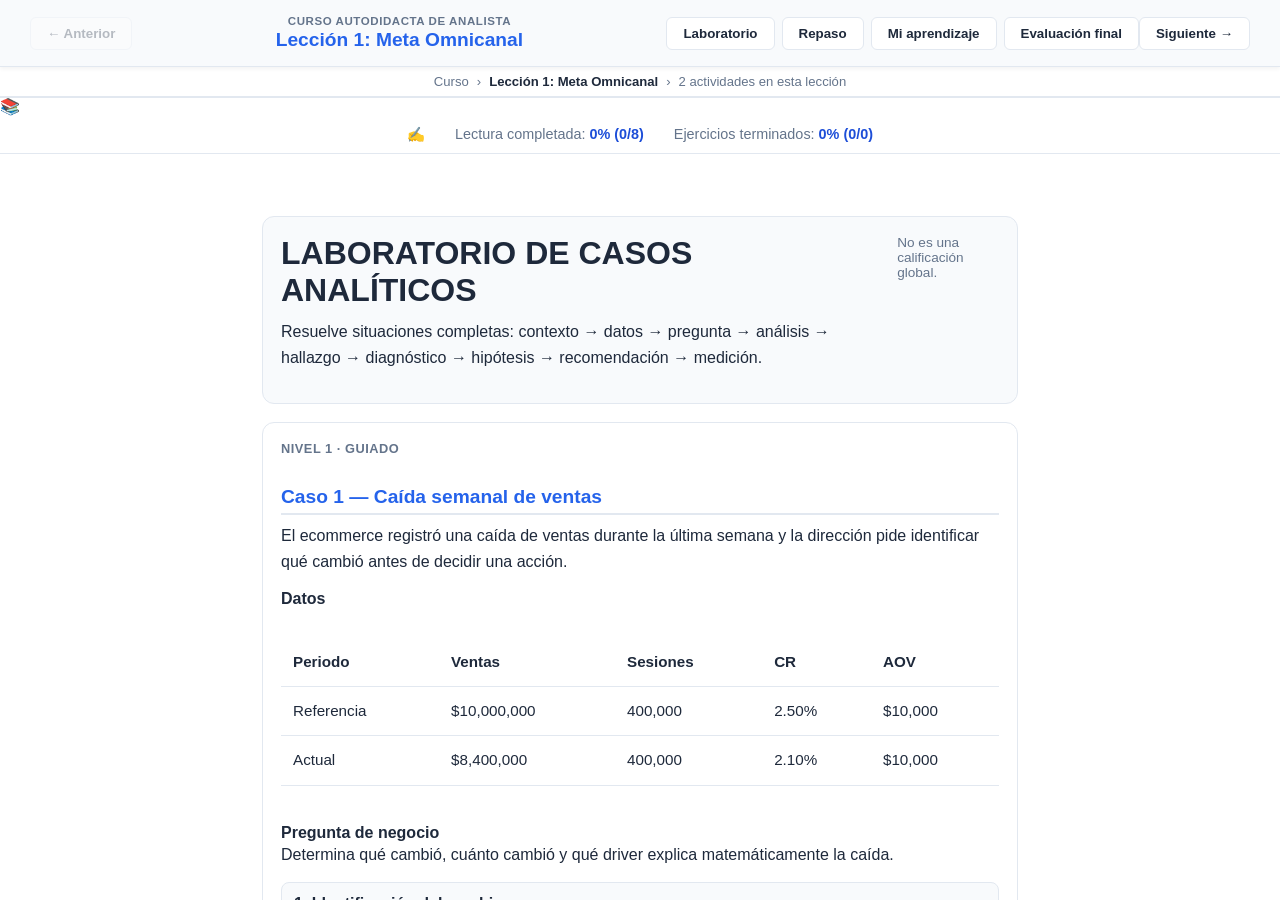
==== index.html @ f0152ddb "Add files via upload" ====
<!DOCTYPE html>
<html lang="es">
<head>
  <meta charset="UTF-8">
  <meta name="viewport" content="width=device-width, initial-scale=1.0">
  <title>Curso Autodidacta de Analista</title>
  <link rel="stylesheet" href="styles.css">
</head>
<body>

  <!-- Navegación Superior -->
  <header class="top-nav" aria-label="Navegación principal del curso">
     <button id="prev-btn" class="nav-btn" type="button" onclick="navigate(-1)" aria-label="Ir a la lección anterior">&#8592; Anterior</button>
     <div class="top-nav-title">
       <span class="course-label">Curso Autodidacta de Analista</span>
       <h1 id="lesson-title">Lección 1: Meta Omnicanal</h1>
     </div>
     <div class="nav-tools" aria-label="Herramientas de aprendizaje">
       <button id="lab-btn" class="nav-btn" type="button" onclick="openCaseLab()" aria-expanded="false" aria-controls="case-lab">Casos</button>
       <button id="review-btn" class="nav-btn" type="button" onclick="openReviewPanel()" aria-expanded="false" aria-controls="review-panel">Repaso</button>
       <button id="dashboard-btn" class="nav-btn" type="button" onclick="openDashboard()" aria-expanded="false" aria-controls="dashboard-panel">Mi aprendizaje</button>
       <button id="assessment-btn" class="nav-btn" type="button" onclick="openFinalAssessment()" aria-expanded="false" aria-controls="final-assessment-panel">Evaluación final</button>
     </div>
     <button id="next-btn" class="nav-btn nav-next" type="button" onclick="navigate(1)" aria-label="Ir a la siguiente lección">Siguiente &#8594;</button>
  </header>

  <div id="orientation-bar" class="orientation-bar" aria-live="polite">
    <span id="orientation-course">Curso</span><span aria-hidden="true">›</span><strong id="orientation-lesson">Lección 1</strong><span aria-hidden="true">›</span><span id="orientation-step">Contenido y ejercicios</span>
  </div>

  <!-- Barra de progreso de lectura -->
  <div id="persistence-notice" class="persistence-notice" role="status" aria-live="polite" hidden></div>

  <div class="reading-progress-container">
     <div id="reading-progress-bar"></div>
  </div>

  <!-- Panel de Estadísticas Generales -->

            📚
  <div class="stats-panel">

            ✍️
     <span>     Lectura completada: <strong id="lessons-stat">0% (0/8)</strong></span>
     <span>     Ejercicios terminados: <strong id="exercises-stat">0% (0/10)</strong></span>
  </div>

  <!-- Contenido Principal -->
  <main id="main-content">
     <div class="content-container">
        <section id="case-lab" class="case-lab hidden" aria-label="Laboratorio de casos analíticos"></section>
        <section id="review-panel" class="review-panel hidden" aria-label="Repaso inteligente"></section>
        <section id="dashboard-panel" class="dashboard-panel hidden" aria-label="Dashboard de aprendizaje"></section>
        <section id="final-assessment-panel" class="final-assessment-panel hidden" aria-label="Evaluación final integral"></section>

        <!-- LECCIÓN 1 -->
        <div id="l1" class="lesson active">
           <h2>LECCIÓN 1<br>CONSTRUYENDO UNA META OMNICANAL</h2>
           <div class="meta-info">
              <p><strong>Tema:</strong> De una meta anual a una meta operativa por periodo
y canal.<br>
              <strong>Nivel:</strong> Inicial.<br>
              <strong>Duración estimada:</strong> 45–60 minutos.</p>
           </div>

         <h3>1. ¿QUÉ VAS A APRENDER?</h3>
         <p>Al terminar esta lección podrás:</p>
        <ul>
           <li>Convertir una meta anual en metas periódicas.</li>
           <li>Utilizar información histórica para distribuir una meta.</li>
           <li>Calcular el peso de cada periodo.</li>
           <li>Distribuir objetivos entre canales.</li>
           <li>Diferenciar una distribución matemática de una distribución basada en
comportamiento histórico.</li>
           <li>Explicar los supuestos utilizados.</li>
        </ul>

          <h3>2. EL PROBLEMA DE NEGOCIO</h3>
          <p>Imagina que trabajas como analista para una empresa que vende por cuatro
canales:</p>
          <ul>
            <li>Ecommerce.</li>
            <li>App.</li>
            <li>WhatsApp.</li>
            <li>Call Center.</li>
          </ul>
          <p>La dirección comercial establece:<br>«"Este año necesitamos vender $120
millones."»</p>
          <p>El director comercial ahora pregunta:<br>«"¿Cuánto deberíamos vender cada
mes y cuánto debería aportar cada canal?"»</p>
          <p>Esta pregunta parece sencilla. Pero existe un problema:<br>No necesariamente
debemos dividir $120M entre 12 meses.</p>
          <p>¿Por qué?<br>Porque los meses pueden tener comportamientos diferentes.</p>

          <h3>3. PRIMER CONCEPTO: META</h3>
          <p>Una meta es un resultado que queremos alcanzar.<br>En nuestro caso:<br>Meta
anual = $120M</p>
          <p>Pero esta información todavía no sirve directamente para gestionar el negocio
diariamente.<br>Necesitamos convertirla en objetivos operativos.</p>

          <h3>4. CASCADA DE OBJETIVOS</h3>
          <p>La meta puede descomponerse así:<br>Año ↓ Trimestre ↓ Mes ↓ Semana ↓ Día ↓
Canal</p>
          <p>La ventaja es que podemos comparar:<br>Qué deberíamos haber conseguido
contra: Qué realmente conseguimos.</p>

         <h3>5. ESTACIONALIDAD</h3>
         <p>Supongamos que históricamente la empresa distribuye sus ventas así:</p>
         <table>
           <tr><th>Mes</th><th>Peso histórico</th></tr>
           <tr><td>Enero a Febrero</td><td>7% cada uno</td></tr>
             <tr><td>Marzo a Abril</td><td>8% cada uno</td></tr>
             <tr><td>Mayo</td><td>10%</td></tr>
             <tr><td>Junio</td><td>9%</td></tr>
             <tr><td>Julio a Agosto</td><td>8% cada uno</td></tr>
             <tr><td>Septiembre</td><td>7%</td></tr>
             <tr><td>Octubre</td><td>8%</td></tr>
             <tr><td>Noviembre</td><td>12%</td></tr>
             <tr><td>Diciembre</td><td>8%</td></tr>
             <tr><td><strong>Total</strong></td><td><strong>100%</strong></td></tr>
          </table>
          <p>Esto significa que históricamente noviembre representa aproximadamente 12%
de las ventas anuales.</p>

         <h3>6. CONSTRUYENDO LA META MENSUAL</h3>
         <p>Meta anual: $120M<br>Noviembre representa: 12%<br>Por lo tanto:<br>$120M
× 12% = $14.4M<br>La meta de noviembre sería: $14.4M</p>
         <p>Para enero:<br>$120M × 7% = $8.4M<br>Y así sucesivamente.</p>

        <h3>7. AHORA INTRODUCIMOS LOS CANALES</h3>
        <p>Supongamos que históricamente el mix es:<br>Ecommerce 50%, App 25%,
WhatsApp 15%, Call Center 10%.</p>
        <p>Si enero tiene una meta de $8.4M:</p>
        <ul>
          <li>Ecommerce: $8.4M × 50% = $4.2M</li>
          <li>App: $8.4M × 25% = $2.1M</li>
          <li>WhatsApp: $8.4M × 15% = $1.26M</li>
          <li>Call Center: $8.4M × 10% = $0.84M</li>
        </ul>

           <h3>8. PERO HAY UNA TRAMPA</h3>
           <p>¿Podemos asumir que el mix será exactamente igual todos los meses?<br>No
necesariamente.</p>
           <p>Una promoción podría: Aumentar Ecommerce, Aumentar WhatsApp, Reducir
participación del Call Center.</p>
           <p>Por eso:<br>«El histórico es un punto de partida, no una verdad
automática.»<br>El analista debe conocer los supuestos detrás de la distribución.</p>

         <h3>9. EJEMPLO COMPLETO</h3>
         <p>La empresa tiene: Meta anual = $120M. La meta de noviembre: $120M × 12% =
$14.4M.</p>
         <table>
           <tr><th>Canal</th><th>Peso</th><th>Meta</th></tr>
           <tr><td>Ecommerce</td><td>50%</td><td>$7.20M</td></tr>
           <tr><td>App</td><td>25%</td><td>$3.60M</td></tr>
            <tr><td>WhatsApp</td><td>15%</td><td>$2.16M</td></tr>
            <tr><td>Call Center</td><td>10%</td><td>$1.44M</td></tr>

<tr><td><strong>Total</strong></td><td><strong>100%</strong></td><td><strong>$14.40M</s
trong></td></tr>
          </table>

         <h3>10. PRÁCTICA GUIADA</h3>
         <p>Ahora hazlo tú.<br>Meta anual: $100,000,000<br>Peso de octubre: 9%<br>Mix:
Ecommerce: 50% | App: 30% | WhatsApp: 10% | Call Center: 10%</p>
         <p>Paso 1: Calcula la meta de octubre. ($100M × 9% = ?)<br>Paso 2: Calcula la
meta Ecommerce.<br>Paso 3: Calcula la meta App.<br>Paso 4: Calcula la meta
WhatsApp.<br>Paso 5: Calcula la meta Call Center.<br>Paso 6: Comprueba: ¿Los cuatro
canales suman la meta mensual?</p>

          <div class="exercise-box">
             <h4>Ingresa tus resultados con las cifras calculadas exactas (sin comas ni puntos,
ej: 4500000):</h4>
             <div class="input-grid">
               <label>Meta octubre ($) <input type="number" id="l1-meta"></label>
               <label>Ecommerce ($) <input type="number" id="l1-eco"></label>
               <label>App ($) <input type="number" id="l1-app"></label>
               <label>WhatsApp ($) <input type="number" id="l1-wa"></label>
               <label>Call Center ($) <input type="number" id="l1-cc"></label>
             </div>
             <button class="action-btn" onclick="checkL1()">Verificar y ver respuestas
originales</button>
             <div id="feedback-l1" class="feedback"></div>
             <div id="sol-l1" class="hidden-solution">
               <h4>11. RESPUESTAS</h4>
               <p>Meta octubre: $9M<br>Ecommerce: $4.5M<br>App: $2.7M<br>WhatsApp:
$0.9M<br>Call Center: $0.9M<br>Total: $9M<br>Correcto.</p>
             </div>
          </div>

          <h3>12. AHORA EL RETO</h3>
          <p>La empresa tiene:<br>Meta anual: $120M<br>Histórico mensual: (Enero 7%,
Noviembre 12%, etc. listados arriba).<br>Mix histórico: Ecommerce 50%, App 25%, WhatsApp
15%, Call Center 10%.</p>
          <p>Tu misión - Construye:<br>1. Meta de cada mes.<br>2. Meta anual por
canal.<br>3. Meta mensual por canal.<br>4. Explica qué supuestos estás utilizando.</p>

         <h3>13. PISTAS</h3>
         <ul>
             <li>Pista 1: La meta mensual se obtiene multiplicando: Meta anual × peso
mensual</li>
             <li>Pista 2: La meta por canal se obtiene multiplicando: Meta del mes × peso del
canal</li>
             <li>Pista 3: Comprueba siempre que: Suma de metas mensuales = meta anual y
Suma de canales = meta mensual</li>
           </ul>

           <div class="exercise-box qualitative">
             <h4>Calcula la muestra de este reto con cifras exactas:</h4>
             <div class="input-grid">
                <label>Meta Enero ($) <input type="number" id="l1-reto-enero"></label>
                <label>Meta Noviembre ($) <input type="number" id="l1-reto-nov"></label>
             </div>
             <h4>Escribe tus notas adicionales aquí:</h4>
             <textarea class="text-input" rows="3"></textarea>
             <button class="action-btn" onclick="checkL1Reto()">Verificar respuesta</button>
             <div id="feedback-l1-reto" class="feedback"></div>

          <div id="sol-l1-reto" class="hidden-solution">
             <h4>14. SOLUCIÓN</h4>
             <p>Meta anual: $120M</p>
             <p>Por ejemplo:<br>Enero: $120M × 7% = $8.4M<br>Febrero:
$8.4M<br>Marzo: $9.6M<br>Abril: $9.6M<br>Mayo: $12M<br>Junio: $10.8M<br>Julio:
$9.6M<br>Agosto: $9.6M<br>Septiembre: $8.4M<br>Octubre: $9.6M<br>Noviembre:
$14.4M<br>Diciembre: $9.6M<br>Total: $120M</p>
          </div>
        </div>

         <h3>15. REFLEXIÓN</h3>
         <p>Antes de continuar responde:<br>¿Qué pasaría si simplemente dividiéramos
$120M entre 12?</p>
         <p>Obtendríamos: $10M por mes. Eso ignoraría la estacionalidad.<br>Por ejemplo:
Noviembre históricamente representa 12%. Una meta plana asignaría 8.33%. Eso significaría
subestimar noviembre.</p>

         <h3>16. LO QUE DEBES LLEVARTE</h3>
         <p>Una meta no debe convertirse automáticamente en: Meta / número de
periodos<br>Primero debemos entender: Histórico, Estacionalidad, Eventos, Canales,
Supuestos.</p>

           <h3>17. TRANSFERENCIA AL TRABAJO</h3>
           <p>Cuando alguien te entregue una meta anual, tus primeras preguntas deberían
ser:</p>
          <ol>
            <li>¿Cuál es la distribución histórica?</li>
            <li>¿Existe estacionalidad?</li>
            <li>¿Qué eventos comerciales existen?</li>
            <li>¿Cómo se distribuye por canal?</li>
            <li>¿El mix esperado será igual al histórico?</li>
            <li>¿Qué supuestos se utilizaron?</li>
          </ol>

           <blockquote><strong>CHECKPOINT:</strong> No avances si todavía no puedes
explicar: «¿Por qué una meta anual no debería dividirse necesariamente en partes
iguales?»</blockquote>
        </div>

       <!-- LECCIÓN 2 -->
       <div id="l2" class="lesson">
          <h2>LECCIÓN 2<br>¿VAMOS AL RITMO CORRECTO?</h2>
          <div class="meta-info"><p><strong>Tema:</strong> Pacing, Run Rate, Forecast y
Target Diario.</p></div>

          <h3>1. ¿QUÉ VAS A APRENDER?</h3>
          <p>Al terminar podrás: Medir cumplimiento, Medir pacing, Calcular run rate, Construir
un forecast simple, Calcular el target diario requerido, Diferenciar ritmo actual de resultado final
esperado.</p>

         <h3>2. EL PROBLEMA</h3>
         <p>Meta mensual: $12,000,000<br>Estamos en el día 18 de un mes de 30
días.<br>Venta acumulada: $6,300,000</p>
         <p>La pregunta del director es: «"¿Vamos bien?"»<br>No podemos responder
simplemente: «"Llevamos $6.3M."» Necesitamos contexto.</p>

         <h3>3. CUMPLIMIENTO</h3>
         <p>Cumplimiento = Real / Meta<br>$6.3M / $12M = 52.5%<br>Hemos cumplido
52.5% de la meta.</p>

        <h3>4. TIEMPO TRANSCURRIDO</h3>
        <p>Han pasado: 18 días. El mes tiene: 30 días.<br>Porcentaje de tiempo: 18 / 30 =
60%<br>Tenemos: 60% del tiempo transcurrido pero 52.5% de la meta alcanzada.</p>

         <h3>5. PACING</h3>
         <p>Podemos expresar la diferencia: 52.5% - 60% = -7.5 puntos
porcentuales<br>Estamos 7.5 puntos porcentuales por debajo del avance temporal.</p>
          <p>Esto nos dice: «Estamos vendiendo más lentamente de lo que necesitaríamos
bajo una distribución temporal uniforme.» Pero todavía no significa necesariamente que
terminaremos por debajo.</p>

         <h3>6. RUN RATE</h3>
         <p>Venta acumulada: $6.3M<br>Días transcurridos: 18<br>Run Rate: $6.3M / 18 =
$350K diarios</p>

        <h3>7. FORECAST SIMPLE</h3>
        <p>Días restantes: 12<br>Si continuamos vendiendo $350K diarios: $350K × 12 =
$4.2M<br>Forecast: $6.3M + $4.2M = $10.5M</p>

          <h3>8. TARGET DIARIO REQUERIDO</h3>
          <p>Meta: $12M<br>Venta acumulada: $6.3M<br>Brecha: $5.7M<br>Días restantes:
12<br>Target diario: $5.7M / 12 = $475K<br>Necesitamos generar: $475K diarios para alcanzar
la meta.</p>

          <h3>9. COMPARACIÓN</h3>
          <p>Run Rate actual: $350K<br>Target requerido: $475K<br>Diferencia: $125K
diarios<br>Esto es una señal importante.</p>

           <h3>10. PERO HAY UN EVENTO</h3>
           <p>Supongamos que durante los últimos cinco días habrá una campaña que
históricamente genera: $1M adicional<br>Entonces el forecast simple podría estar
subestimando el resultado. El analista debe evitar tratar el forecast simple como una predicción
definitiva.</p>

          <h3>11. PRÁCTICA GUIADA</h3>
          <p>Meta: $10,000,000 | Día: 15 de 30 | Venta: $4,000,000<br>Calcula:
Cumplimiento, Tiempo transcurrido, Pacing, Run Rate, Forecast simple, Target requerido.</p>
          <div class="exercise-box">
             <h4>Ingresa tus cálculos con cifras exactas:</h4>
             <div class="input-grid">
               <label>Cumplimiento (%) <input type="number" id="l2-p-cump"
step="0.1"></label>
               <label>Tiempo transcurrido (%) <input type="number" id="l2-p-tiempo"
step="0.1"></label>
               <label>Pacing (pp) <input type="number" id="l2-p-pacing" step="0.1"></label>
               <label>Run Rate ($) <input type="number" id="l2-p-run" step="0.01"></label>
               <label>Forecast simple ($) <input type="number" id="l2-p-fore"></label>
               <label>Target requerido ($) <input type="number" id="l2-p-target"></label>
             </div>
             <button class="action-btn" onclick="checkL2Practica()">Verificar y ver respuestas
originales</button>
           <div id="feedback-l2-p" class="feedback"></div>
           <div id="sol-l2-p" class="hidden-solution">
             <h4>RESPUESTAS PRÁCTICA</h4>
             <p>Cumplimiento: 40%.<br>Tiempo transcurrido: 50%.<br>Pacing: -10
pp.<br>Run Rate: $4M / 15 = $266.7K<br>Forecast simple: $4M + ($266.7K × 15) ≈
$8M<br>Target requerido: $6M / 15 = $400K diarios.</p>
           </div>
        </div>

           <h3>12. RETO</h3>
           <p>Ahora trabaja solo.<br>Meta: $15,000,000<br>Día: 20<br>Días del mes:
30<br>Venta acumulada: $8,200,000</p>
           <p>Además:<br>- Habrá una campaña durante los últimos 5 días.<br>-
Históricamente esa campaña genera $2M.<br>- Los últimos 5 días representan normalmente
20% de las ventas mensuales.</p>
           <p>Calcula: 1. Cumplimiento. 2. Tiempo transcurrido. 3. Pacing. 4. Run Rate. 5.
Forecast simple. 6. Target diario requerido. 7. Explica por qué el forecast simple podría no ser
suficiente.</p>

          <h3>13. PISTAS</h3>
          <ul>
            <li>Pista 1: Cumplimiento: Real / Meta</li>
            <li>Pista 2: Tiempo: Días transcurridos / Días totales</li>
            <li>Pista 3: Run Rate: Venta acumulada / Días transcurridos</li>
            <li>Pista 4: Forecast simple: Venta acumulada + Run Rate × días restantes</li>
            <li>Pista 5: Target: (Meta - Venta acumulada) / días restantes</li>
          </ul>

           <div class="exercise-box">
             <h4>Resuelve el reto con cifras exactas:</h4>
             <div class="input-grid">
                <label>Cumplimiento (%) <input type="number" id="l2-r-cump"
step="0.1"></label>
                <label>Target requerido ($) <input type="number" id="l2-r-target"></label>
             </div>
             <label>¿Por qué el forecast simple podría no ser suficiente?</label>
             <textarea class="text-input" rows="2" placeholder="Escribe tu análisis
aquí..."></textarea>
             <button class="action-btn" onclick="checkL2Reto()">Verificar cálculos y ver
Solución</button>
             <div id="feedback-l2-r" class="feedback"></div>

            <div id="sol-l2-r" class="hidden-solution">
              <h4>14. SOLUCIÓN</h4>
                <p>Cumplimiento: $8.2M / $15M = 54.7%<br>Tiempo: 20 / 30 =
66.7%<br>Pacing: 54.7% - 66.7% = -12 pp<br>Run Rate: $8.2M / 20 = $410K
diarios<br>Forecast simple: $8.2M + ($410K × 10) = $12.3M<br>Target requerido: ($15M -
$8.2M) / 10 = $680K diarios</p>
                <p>El forecast simple indica $12.3M. Pero existe una campaña durante los
últimos 5 días. Por lo tanto:<br>«El forecast simple no incorpora necesariamente el efecto de la
campaña.»<br>La información histórica de eventos debería incorporarse a un forecast más
sofisticado.</p>
             </div>
          </div>

           <h3>15. REFLEXIÓN</h3>
           <p>El analista debe evitar decir: «"No vamos a llegar."»</p>
           <p>Lo correcto sería: «"Al ritmo actual, el forecast simple indica $12.3M frente a una
meta de $15M. Existe una campaña prevista durante los últimos cinco días, por lo que sería
necesario ajustar el forecast considerando el impacto histórico del evento."»<br>Eso es
análisis.</p>
        </div>

       <!-- LECCIÓN 3 -->
       <div id="l3" class="lesson">
          <h2>LECCIÓN 3<br>DESCOMPONIENDO LAS VENTAS</h2>
          <div class="meta-info"><p><strong>Tema:</strong> Volumen × CR × AOV.</p></div>

          <h3>1. OBJETIVO</h3>
          <p>Aprender a responder: «¿Por qué cambió la venta?»</p>

         <h3>2. LA ECUACIÓN</h3>
         <p>Venta = Sesiones × CR × AOV</p>
         <p>Supongamos: 100,000 sesiones. CR: 2%. AOV: $2,000.<br>Pedidos: 100,000 ×
2% = 2,000.<br>Venta: 2,000 × $2,000 = $4,000,000</p>

          <h3>3. CAMBIO DE ESCENARIO</h3>
          <p>Ahora: Sesiones: 110,000. CR: 2.1%. AOV: $2,100.<br>Pedidos:
2,310.<br>Venta: $4,851,000<br>La venta creció. Pero: «¿Por qué?» Porque cambiaron tres
variables.</p>

        <h3>4. EL ANALISTA NO DEBE CONFORMARSE CON LA VENTA</h3>
        <p>Debe descomponer:<br>Volumen: ¿Cuántas oportunidades tenemos?<br>CR:
¿Qué proporción convierte?<br>AOV: ¿Cuánto genera cada pedido?</p>

          <h3>5. PRÁCTICA GUIADA</h3>
          <p>Periodo A: 100,000 sesiones. CR = 2%. AOV = $2,000. Venta:
$4,000,000<br>Periodo B: 90,000 sesiones. CR = 1.8%. AOV = $2,100. Pedidos: 1,620. Venta:
$3,402,000</p>
          <p>La venta cayó. Ahora debes observar: Sesiones ↓. CR ↓. AOV ↑.<br>No podemos
decir que una sola variable explica toda la caída.</p>

           <h3>6. RETO</h3>
           <p>Periodo A: Sesiones: 200,000. CR: 2.5%. AOV: $1,800.<br>Periodo B: Sesiones:
210,000. CR: 2.1%. AOV: $1,900.</p>
           <p>Calcula: 1. Pedidos A. 2. Venta A. 3. Pedidos B. 4. Venta B. 5. RPS A. 6. RPS B.
7. Variación de venta. 8. Variación de sesiones. 9. Variación de CR. 10. Variación de
AOV.<br>Después responde: «¿Qué cambió y qué investigarías primero?»</p>

         <h3>7. PISTAS</h3>
         <p>Pedidos: Sesiones × CR<br>Venta: Pedidos × AOV<br>RPS: Venta /
Sesiones<br>No intentes explicar primero. Primero calcula.</p>

           <div class="exercise-box">
              <h4>Calcula los resultados con cifras exactas:</h4>
              <div class="input-grid">
                 <label>Pedidos A <input type="number" id="l3-pa"></label>
                 <label>Venta A ($) <input type="number" id="l3-va"></label>
                 <label>Pedidos B <input type="number" id="l3-pb"></label>
                 <label>Venta B ($) <input type="number" id="l3-vb"></label>
                 <label>RPS A ($) <input type="number" id="l3-rpsa" step="0.1"></label>
                 <label>RPS B ($) <input type="number" id="l3-rpsb" step="0.1"></label>
              </div>
              <label>¿Qué cambió y qué investigarías primero?</label>
              <textarea class="text-input" rows="2" placeholder="Redacta tu
hipótesis..."></textarea>
              <button class="action-btn" onclick="checkL3Reto()">Evaluar Reto y ver
Solución</button>
              <div id="feedback-l3" class="feedback"></div>

             <div id="sol-l3" class="hidden-solution">
               <h4>8. SOLUCIÓN</h4>
               <p>Periodo A:<br>Pedidos: 200,000 × 2.5% = 5,000<br>Venta: 5,000 × $1,800
= $9M<br>RPS: $9M / 200K = $45</p>
               <p>Periodo B:<br>Pedidos: 210,000 × 2.1% = 4,410<br>Venta: 4,410 × $1,900
= $8.379M<br>RPS: $8.379M / 210K = $39.90</p>
               <p>Interpretación:<br>Sesiones aumentaron. Pero CR cayó. AOV
aumentó.<br>El aumento del AOV no compensó el deterioro de conversión.<br>Una
investigación razonable sería: «¿Qué provocó la caída del CR?»</p>
             </div>
         </div>
       </div>

       <!-- LECCIÓN 4 -->
       <div id="l4" class="lesson">
          <h2>LECCIÓN 4<br>¿QUÉ TRÁFICO REALMENTE APORTA?</h2>
          <div class="meta-info"><p><strong>Tema:</strong> Análisis de canales.</p></div>

         <h3>1. OBJETIVO</h3>
         <p>Aprender a no confundir: volumen de tráfico con valor económico.</p>

         <h3>2. CASO</h3>
         <table>
            <tr><th>Canal</th><th>Sesiones</th><th>Pedidos</th><th>Venta</th></tr>
            <tr><td>SEO</td><td>200,000</td><td>3,000</td><td>$6,000,000</td></tr>
            <tr><td>Direct</td><td>100,000</td><td>2,500</td><td>$5,000,000</td></tr>
            <tr><td>Email</td><td>20,000</td><td>1,500</td><td>$4,000,000</td></tr>
         </table>

         <h3>3. CALCULA SEO</h3>
         <p>CR: 3,000 / 200,000 = 1.5%<br>AOV: $6,000,000 / 3,000 = $2,000<br>RPS:
$6,000,000 / 200,000 = $30</p>

         <h3>4. CALCULA DIRECT</h3>
         <p>CR: 2.5%<br>AOV: $2,000<br>RPS: $50</p>

         <h3>5. CALCULA EMAIL</h3>
         <p>CR: 7.5%<br>AOV: $2,666.67<br>RPS: $200</p>

          <h3>6. ¿QUÉ OBSERVAMOS?</h3>
          <p>SEO tiene mayor volumen. Email tiene menor volumen.<br>Pero Email presenta:
Mayor CR, Mayor AOV, Mayor RPS.</p>
          <p>No debemos convertir esto automáticamente en: «"Email es el mejor
canal."»<br>¿Por qué? Porque no hemos analizado: Costos, Escalabilidad, Margen,
Incrementalidad, Alcance, Sostenibilidad.</p>
          <p>Lo correcto es describir: «"Email genera menor volumen de sesiones, pero
presenta un RPS considerablemente superior en este periodo."»</p>

          <h3>7. RETO</h3>
          <p>Utiliza los mismos datos. Calcula: CR por canal, AOV por canal, RPS por canal,
Mix de ingresos.</p>
          <p>Después responde:<br>Pregunta 1: ¿Qué canal genera más
sesiones?<br>Pregunta 2: ¿Qué canal genera más ingresos?<br>Pregunta 3: ¿Qué canal tiene
mayor CR?<br>Pregunta 4: ¿Qué canal tiene mayor RPS?<br>Pregunta 5: ¿Qué información
adicional necesitarías antes de tomar una decisión de inversión?</p>

           <div class="exercise-box qualitative">
             <h4>Calcula métricas clave para Email y reflexiona:</h4>
             <div class="input-grid">
                <label>Email CR (%) <input type="number" id="l4-em-cr" step="0.1"></label>
                <label>Email AOV ($) <input type="number" id="l4-em-aov" step="0.01"></label>
                <label>Email RPS ($) <input type="number" id="l4-em-rps"></label>
             </div>
             <textarea class="text-input" rows="3" placeholder="Responde las preguntas 1 a 5
aquí..."></textarea>
             <button class="action-btn" onclick="checkL4()">Verificar respuesta</button>
             <div id="feedback-l4" class="feedback"></div>

             <div id="sol-l4" class="hidden-solution">
               <h4>8. SOLUCIÓN</h4>
               <p>SEO: CR = 1.5% | AOV = $2,000 | RPS = $30<br>Direct: CR = 2.5% | AOV
= $2,000 | RPS = $50<br>Email: CR = 7.5% | AOV ≈ $2,666.67 | RPS = $200</p>
               <p>Ingresos totales: $15M<br>Mix: SEO: 40% | Direct: 33.3% | Email:
26.7%</p>
               <h4>9. REFLEXIÓN</h4>
               <p>Una buena pregunta de analista sería: «"¿Por qué Email tiene un RPS tan
superior?"»<br>Podrían existir varias explicaciones: Audiencia más cualificada, Clientes
recurrentes, Campañas promocionales, Diferencias de atribución, Mayor intención de compra.
Todavía no sabemos cuál. Eso genera una investigación.</p>
             </div>
          </div>
       </div>

     <!-- LECCIÓN 5 -->
     <div id="l5" class="lesson">
        <h2>LECCIÓN 5<br>ENCONTRANDO LA CAUSA DE UNA CAÍDA</h2>
        <div class="meta-info"><p><strong>Tema:</strong> Brecha → Driver → Segmento
→ Señal → Hipótesis.</p></div>

          <h3>1. OBJETIVO</h3>
          <p>Esta es una de las lecciones más importantes del curso. Aquí aprenderás a pasar
de:<br>«"Las ventas bajaron."» a: «"Sabemos qué variable está explicando la caída, dónde
ocurre y qué hipótesis debemos investigar."»</p>

         <h3>2. CASO</h3>
         <p>Venta: -7% | Sesiones: +4% | CR: -11% | AOV: +1%</p>
          <h3>3. PRIMERA OBSERVACIÓN</h3>
          <p>El volumen no parece ser el principal problema. Las sesiones aumentaron. El CR
cayó. Por lo tanto, debemos investigar conversión.</p>

         <h3>4. SEGMENTAMOS</h3>
         <p>CR general: -11% | Mobile: -18% | Desktop: -2%<br>La caída está más
concentrada en Mobile.</p>

          <h3>5. SEGMENTAMOS DE NUEVO</h3>
          <p>Mobile: Safari: -29% | Chrome: -12%<br>Ahora tenemos una señal más
específica.</p>

          <h3>6. IMPORTANTE</h3>
          <p>Todavía no podemos decir: «"Safari causó la caída."»<br>Lo único que sabemos
es: «El deterioro del CR es particularmente fuerte en Safari mobile.» Eso es una señal.</p>

          <h3>7. HIPÓTESIS</h3>
          <p>Podemos formular: «"Una posible explicación es que exista una fricción técnica
específica para usuarios Safari mobile durante el proceso de compra."»</p>

         <h3>8. ¿CÓMO LA VALIDAMOS?</h3>
         <p>Necesitamos revisar: Errores, Funnel, Checkout, Métodos de pago, Page speed,
Sesiones, Eventos.</p>

         <h3>9. RETO</h3>
         <p>Situación:<br>Venta: -7% | Sesiones: +4% | CR: -11% | AOV: +1%<br>Mobile
CR: -18% | Desktop CR: -2%<br>Safari mobile: -29% | Chrome mobile: -12%</p>
         <p>Debes construir: 1. Brecha 2. Driver 3. Segmento 4. Señal 5. Hipótesis 6. Datos
que necesitas 7. Qué resultado confirmaría tu hipótesis.</p>

          <div class="exercise-box qualitative">
            <label>Construye tu diagnóstico aquí:</label>
            <textarea class="text-input" rows="4"></textarea>
            <button class="action-btn" onclick="checkL5()">Registrar respuesta</button>

            <div id="sol-l5" class="hidden-solution">
              <h4>10. SOLUCIÓN ESPERADA</h4>
              <p><strong>Brecha:</strong> La venta está 7% por debajo del periodo
comparable.<br><strong>Driver:</strong> El principal deterioro observable está en
CR.<br><strong>Segmento:</strong> Mobile.<br><strong>Señal:</strong> Safari mobile
presenta la mayor caída.<br><strong>Hipótesis:</strong> Podría existir una fricción específica
para Safari mobile.<br><strong>Evidencia:</strong> Revisar Errores, Checkout, Métodos de
pago, Velocidad, Eventos.<br><strong>Confirmación:</strong> Si encontramos un aumento de
errores específico en Safari mobile durante checkout coincidente temporalmente con la caída
de conversión, la hipótesis ganaría evidencia. Pero todavía sería necesario comprobar que la
relación explica una parte significativa de la caída.</p>

              <h4>11. REFLEXIÓN</h4>
              <p>La secuencia correcta es: Dato → Hallazgo → Señal → Hipótesis →
Evidencia.<br>No: Dato → conclusión definitiva.</p>
            </div>
         </div>
       </div>

       <!-- LECCIÓN 6 -->
       <div id="l6" class="lesson">
          <h2>LECCIÓN 6<br>ENCONTRANDO DÓNDE SE PIERDEN LOS CLIENTES</h2>
          <div class="meta-info"><p><strong>Tema:</strong> Funnel Analysis.</p></div>

         <h3>1. OBJETIVO</h3>
         <p>Aprender a identificar en qué etapa del proceso ocurre la pérdida.</p>

         <h3>2. FUNNEL</h3>
         <table>
            <tr><th>Etapa</th><th>Usuarios</th></tr>
            <tr><td>View Item</td><td>100,000</td></tr>
            <tr><td>Add Cart</td><td>30,000</td></tr>
            <tr><td>Checkout</td><td>25,000</td></tr>
            <tr><td>Purchase</td><td>10,000</td></tr>
         </table>

        <h3>3. TASAS DE PASO</h3>
        <p>View → Cart: 30,000 / 100,000 = 30%<br>Cart → Checkout: 25,000 / 30,000 =
83.3%<br>Checkout → Purchase: 10,000 / 25,000 = 40%</p>

        <h3>4. DROP-OFF</h3>
        <p>View → Cart: 70%<br>Cart → Checkout: 16.7%<br>Checkout → Purchase:
60%<br>La mayor pérdida ocurre entre: Checkout → Purchase</p>

         <h3>5. AHORA SEGMENTAMOS</h3>
         <p>Supongamos: Segmento | Checkout → Purchase<br>Desktop: 55% | Mobile:
30%<br>Mobile parece presentar una fricción mayor.</p>
         <p>Ahora: Navegador mobile | Tasa<br>Chrome: 35% | Safari: 20%<br>Tenemos
una señal.</p>

         <h3>6. AGREGAMOS PAGO</h3>
          <p>Supongamos que: Approval Rate general: 90% | Safari mobile: 70%<br>Ahora
existe una señal adicional.</p>

          <h3>7. RETO</h3>
          <p>Datos:<br>CR general: -8% | Checkout → Purchase: -18% | Mobile: -25% |
Desktop: -3% | Safari mobile: -35% | Errores de pago Safari mobile: +40%</p>
          <p>Construye: 1. Brecha. 2. Driver. 3. Etapa afectada. 4. Segmento. 5. Señal. 6.
Hipótesis. 7. Evidencia adicional. 8. Acción de investigación. 9. KPI de seguimiento.</p>

         <div class="exercise-box qualitative">
           <label>Redacta tus hallazgos:</label>
           <textarea class="text-input" rows="4"></textarea>
           <button class="action-btn" onclick="checkL6()">Registrar respuesta</button>

             <div id="sol-l6" class="hidden-solution">
                <h4>8. SOLUCIÓN</h4>
                <p><strong>Brecha:</strong> CR general: -8%<br><strong>Driver:</strong>
Deterioro del funnel, especialmente checkout → purchase.<br><strong>Segmento:</strong>
Mobile.<br><strong>Señal:</strong> Safari mobile presenta una caída de
35%.<br><strong>Señal adicional:</strong> Errores de pago aumentan
40%.<br><strong>Hipótesis:</strong> Una posible explicación es una fricción de pago
específica en Safari mobile.<br><strong>Evidencia adicional:</strong> Cruzar Intentos,
Aprobaciones, Rechazos, Código de error, Método de pago, Versión del navegador,
Fecha/hora.<br><strong>Acción:</strong> Investigar la experiencia de pago de Safari mobile y
reproducir los errores identificados.<br><strong>KPI:</strong> Checkout → Purchase, Approval
Rate, Error Rate.</p>
             </div>
          </div>
       </div>

       <!-- LECCIÓN 7 -->
       <div id="l7" class="lesson">
          <h2>LECCIÓN 7<br>¿ESTAMOS CRECIENDO O ESTAMOS PERDIENDO
CLIENTES?</h2>
          <div class="meta-info"><p><strong>Tema:</strong> Retención, recurrencia, cohortes
y LTV.</p></div>

         <h3>1. OBJETIVO</h3>
         <p>Aprender a distinguir crecimiento de ventas de salud de la base.</p>

         <h3>2. CASO</h3>
         <p>Tenemos: Clientes: 10,000 | Órdenes: 18,000 | Ventas: $36M</p>

         <h3>3. FRECUENCIA</h3>
          <p>Frecuencia = Órdenes / Clientes<br>18,000 / 10,000 = 1.8 órdenes por
cliente</p>

         <h3>4. AOV</h3>
         <p>AOV = Venta / Órdenes<br>$36M / 18,000 = $2,000</p>

         <h3>5. AHORA COHORTES</h3>
         <p>Supongamos:</p>
         <table>
            <tr><th>Cohorte</th><th>Clientes iniciales</th><th>Mes 1</th><th>Mes
2</th><th>Mes 3</th></tr>
            <tr><td>Enero</td><td>1,000</td><td>600 (60%)</td><td>500 (50%)</td><td>450
(45%)</td></tr>
            <tr><td>Febrero</td><td>1,200</td><td>700</td><td>550</td><td>—</td></tr>
            <tr><td>Marzo</td><td>1,100</td><td>500</td><td>—</td><td>—</td></tr>
         </table>

          <h3>6. ¿QUÉ PREGUNTAMOS?</h3>
          <p>No solamente: «"¿Cuál es la retención?"»<br>También: «"¿Las cohortes nuevas
están reteniendo mejor o peor?"»<br>Esto permite identificar cambios en la calidad de
adquisición.</p>

           <h3>7. RETO</h3>
           <p>Base: 10,000 clientes, 18,000 órdenes, $36M venta.</p>
           <p>Calcula: 1. Frecuencia. 2. AOV.</p>
           <p>Después analiza la retención disponible para Enero, Febrero y Marzo basándote
en la tabla (Ej. Marzo M1 = 495 de 1,100).<br>Después responde: «¿Qué investigarías si la
cohorte de marzo tuviera una retención considerablemente menor que enero?»</p>

         <div class="exercise-box qualitative">
           <label>Escribe tus cálculos y análisis:</label>
           <textarea class="text-input" rows="4"></textarea>
           <button class="action-btn" onclick="checkL7()">Registrar respuesta</button>

             <div id="sol-l7" class="hidden-solution">
               <h4>8. SOLUCIÓN</h4>
               <p>Frecuencia: 1.8 | AOV: $2,000</p>
               <p>Enero: M1 = 60%, M2 = 50%, M3 = 45%<br>Febrero: M1 = 60%, M2 =
45%<br>Marzo: M1 = 45%</p>
               <p>La cohorte de marzo presenta una retención inicial menor. Pero todavía no
podemos afirmar por qué.<br>Podríamos investigar: Fuente de adquisición, Promociones, Tipo
de cliente, Producto inicial, Precio, Experiencia, Estacionalidad, Cambios en la oferta.</p>

              <h4>9. REFLEXIÓN SOBRE LTV</h4>
                  <p>Una fórmula simplificada puede ser: LTV ≈ AOV × Frecuencia ×
Vida<br>Pero el analista debe preguntar: «¿Qué significa "vida"?» «¿Estamos utilizando
ingresos o margen?» «¿Qué horizonte temporal?» «¿Cómo definimos abandono?» «¿Qué
supuestos estamos utilizando?»<br>Por eso un LTV sin metodología documentada puede ser
difícil de interpretar.</p>
               </div>
            </div>
         </div>

        <!-- LECCIÓN 8 -->
        <div id="l8" class="lesson">
           <h2>LECCIÓN 8<br>PROYECTO INTEGRADOR: INVESTIGA EL NEGOCIO</h2>
           <p>Esta lección reemplaza el concepto tradicional de "examen final".<br>Aquí no se
te dice qué KPI utilizar. Tú debes descubrirlo.</p>

         <h3>1. CONTEXTO</h3>
         <p>Una empresa omnicanal tiene: Ecommerce, App, WhatsApp, Call
Center.<br>Meta mensual: $30M | Día actual: 20 | Venta acumulada: $17M</p>

         <h3>2. INFORMACIÓN DISPONIBLE</h3>
         <p>Tienes:<br><strong>Ventas:</strong> Fecha, Canal, Pedido,
Venta.<br><strong>Ecommerce:</strong> Sesiones, Fuente, Dispositivo, Navegador,
Pedido.<br><strong>Funnel:</strong> View Item, Add Cart, Checkout,
Purchase.<br><strong>Cliente:</strong> Customer ID, Primera compra, Órdenes,
Venta.<br><strong>Producto:</strong> Categoría, SKU, Views, Add Cart, Orders,
Revenue.<br><strong>Tecnología:</strong> Browser, Device, Error, Tiempo de carga.</p>

           <h3>3. TU MISIÓN</h3>
           <p>No empieces calculando. Primero responde:<br>Pregunta 1: ¿Cuál es el objetivo
del análisis?<br>Pregunta 2: ¿Qué deberíamos saber?<br>Pregunta 3: ¿Qué datos
necesitamos?<br>Pregunta 4: ¿Qué fuentes utilizaremos?<br>Pregunta 5: ¿Cómo validaremos
los datos?</p>

          <h3>4. MEDICIÓN</h3>
          <p>Ahora calcula: Cumplimiento, Pacing, Brecha, Run Rate, Forecast, Target diario
requerido.</p>

        <h3>5. DESCOMPOSICIÓN</h3>
        <p>Utiliza: Venta = Volumen × CR × AOV<br>Determina: Qué pasó con el volumen,
Qué pasó con CR, Qué pasó con AOV.</p>

         <h3>6. SEGMENTACIÓN</h3>
          <p>Investiga: Canal, Dispositivo, Fuente, Funnel, Producto, Cliente.<br>No tienes
que analizar todo con la misma profundidad. Tu objetivo es encontrar dónde existen señales
relevantes.</p>

         <h3>7. DIAGNÓSTICO</h3>
         <p>Construye: Brecha → Driver → Segmento → Señal → Hipótesis → Evidencia</p>

           <h3>8. RECOMENDACIÓN</h3>
           <p>No escribas: «"Hay que mejorar la conversión."» Es demasiado
general.<br>Escribe: «"Investigar la caída de conversión en checkout mobile, particularmente
en Safari, cruzando errores de pago y aprobación por método de pago."»</p>

         <h3>9. MEDICIÓN</h3>
         <p>Define: KPI principal, KPI secundario, Segmento, Periodo, Resultado
esperado.</p>

         <h3>10. FORMATO DE ENTREGA</h3>
         <p>Tu análisis final debe utilizar esta estructura:</p>
         <ol>
           <li>RESUMEN EJECUTIVO: ¿Qué está pasando?</li>
           <li>BRECHA: ¿Cuánto nos desviamos?</li>
           <li>DRIVER: ¿Qué variable explica el resultado?</li>
           <li>SEGMENTOS: ¿Dónde ocurre?</li>
           <li>HALLAZGOS: ¿Qué evidencia encontramos?</li>
           <li>HIPÓTESIS: ¿Qué podría estar causando el comportamiento?</li>
           <li>VALIDACIÓN: ¿Qué información adicional necesitamos?</li>
           <li>ACCIÓN: ¿Qué recomendamos investigar o hacer?</li>
           <li>MEDICIÓN: ¿Cómo sabremos si funcionó?</li>
         </ol>

         <h3>11. AUTOEVALUACIÓN</h3>
         <p>Antes de considerar terminado tu análisis, responde:</p>
         <ul>
           <li>DATOS: ¿Utilicé los datos correctos?</li>
           <li>FUENTES: ¿Sé de dónde salió cada dato?</li>
           <li>DEFINICIONES: ¿Los KPIs tienen una definición clara?</li>
           <li>MATEMÁTICA: ¿Los cálculos son correctos?</li>
           <li>COMPARACIÓN: ¿Estoy comparando periodos equivalentes?</li>
           <li>SEGMENTACIÓN: ¿Encontré dónde ocurre el cambio?</li>
           <li>DIAGNÓSTICO: ¿Separé hechos de hipótesis?</li>
           <li>EVIDENCIA: ¿Tengo evidencia suficiente?</li>
           <li>ACCIÓN: ¿Mi recomendación se relaciona con el hallazgo?</li>
           <li>MEDICIÓN: ¿Sé cómo comprobar si la acción funcionó?</li>
         </ul>
           <div class="exercise-box qualitative">
              <h4>12. EL TEST DEFINITIVO</h4>
              <p>Imagina que mañana tu jefe te dice: «"Las ventas están abajo. Averigua qué
está pasando."»</p>
              <p>No debes comenzar abriendo GA4. Debes comenzar preguntando: «¿Cuál es
el objetivo y contra qué debemos comparar?»<br>Después: «¿Qué datos
necesito?»<br>Después: «¿Son confiables?»<br>Después: «¿Cuál es la
brecha?»<br>Después: «¿Qué driver explica la brecha?»<br>Después: «¿Dónde
ocurre?»<br>Después: «¿Qué señal encuentro?»<br>Después: «¿Qué hipótesis puedo
formular?»<br>Después: «¿Qué evidencia necesito?»<br>Y finalmente: «¿Qué acción y qué
medición corresponden?»</p>
              <p>Si puedes hacer eso sin que alguien te diga los pasos, estás empezando a
pensar como analista.</p>
              <button class="action-btn" onclick="checkL8()">Registrar respuesta</button>
           </div>
        </div>

       <!-- CIERRE Y PRINCIPIOS -->
       <div id="cierre" class="lesson">
          <h2>MAPA FINAL Y PRINCIPIOS</h2>

       <h3>MAPA FINAL DE LAS LECCIONES</h3>
       <table>
          <tr><th>Lección</th><th>Competencia</th></tr>
          <tr><td>1</td><td>Construir metas</td></tr>
          <tr><td>2</td><td>Medir ritmo y forecast</td></tr>
          <tr><td>3</td><td>Descomponer ingresos</td></tr>
          <tr><td>4</td><td>Evaluar adquisición</td></tr>
          <tr><td>5</td><td>Diagnosticar causas</td></tr>
          <tr><td>6</td><td>Analizar funnel</td></tr>
          <tr><td>7</td><td>Analizar clientes</td></tr>
          <tr><td>8</td><td>Integrar todo</td></tr>
       </table>
       <p>La dificultad aumenta progresivamente:<br>Calcular → Interpretar → Comparar
→ Segmentar → Diagnosticar → Investigar → Recomendar</p>

         <h3>REGLA PEDAGÓGICA PARA TODO EL CURSO</h3>
         <p>Cada nueva competencia debe pasar por cinco estados:</p>
         <ol>
           <li>YO TE LO EXPLICO: El estudiante recibe la explicación.</li>
           <li>YO TE LO DEMUESTRO: Ve un caso completo.</li>
           <li>LO HACEMOS JUNTOS: Recibe pistas y ayuda.</li>
           <li>LO HACES TÚ: Resuelve un problema nuevo.</li>
            <li>LO TRANSFIERES: Utiliza el concepto en un contexto diferente.</li>
          </ol>
          <p>Solo después se considera aprendido.</p>

           <blockquote>
              <strong>PRINCIPIO FINAL:</strong><br><br>
              El objetivo no es que el estudiante termine pensando: «"Sé calcular el
CR."»<br><br>
              El objetivo es que piense: «"Si me preguntan por qué cayó la venta, sé qué
información necesito, dónde buscarla, cómo validarla, qué calcular, cómo segmentarla, cómo
formular una hipótesis y cómo determinar qué evidencia necesito para comprobarla."»<br><br>
              Ese es el salto entre aprender KPIs y aprender a ser analista.
           </blockquote>
           <p style="text-align: center; margin-top: 30px; color: var(--success-text); font-weight:
bold; font-size: 1.2rem;">¡Felicidades, has concluido el curso de Analista!</p>
        </div>

    </div>
  </main>

  <!-- Modal de Advertencia -->
  <div id="warning-modal" class="modal-overlay" role="dialog" aria-modal="true" aria-labelledby="warning-title" aria-describedby="warning-message" hidden>

             ⚠️
     <div class="modal-box">
        <h3 id="warning-title">Aún no terminas</h3>
        <p id="warning-message">Te falta leer parte del contenido o terminar los ejercicios
correctamente.</p>
        <p>¿Quieres continuar a la siguiente lección de todos modos? (Esta lección quedará
como incompleta).</p>
        <div class="modal-actions">
          <button id="warning-cancel" class="action-btn outline" type="button" onclick="closeModal()">No, me quedo</button>
          <button id="warning-confirm" class="action-btn" type="button" onclick="forceNextLesson()">Sí, continuar</button>
        </div>
     </div>
  </div>

  <script src="script.js"></script>
</body>
</html>
---- styles.css ----
:root {
   --primary: #2563eb;
   --primary-dark: #1d4ed8;
   --text-main: #1e293b;
   --text-muted: #64748b;
   --bg-main: #ffffff;
   --bg-alt: #f8fafc;
   --border: #e2e8f0;
   --success-bg: #dcfce7;
   --success-text: #166534;
   --error-bg: #fee2e2;
   --error-text: #991b1b;
}

* { box-sizing: border-box; margin: 0; padding: 0; }

body {
  font-family: -apple-system, BlinkMacSystemFont, "Segoe UI", Roboto, Arial, sans-serif;
  color: var(--text-main);
  background-color: var(--bg-main);
  display: flex;
  flex-direction: column;
  height: 100vh;
  overflow: hidden;
}

/* Header & Navigation */
.top-nav {
   display: flex;
   justify-content: space-between;
   align-items: center;
   background-color: var(--bg-alt);
   padding: 15px 30px;
   border-bottom: 1px solid var(--border);
   box-shadow: 0 2px 4px rgba(0,0,0,0.05);
   z-index: 10;
}

#lesson-title {
   font-size: 1.2rem;
   color: var(--primary);
   text-align: center;
   flex-grow: 1;
}
.nav-btn {
  background-color: white;
  border: 1px solid var(--border);
  padding: 8px 16px;
  border-radius: 6px;
  cursor: pointer;
  font-weight: 600;
  color: var(--text-main);
  transition: all 0.2s;
}

.nav-btn:hover:not(:disabled) { background-color: var(--border); }
.nav-btn:disabled { opacity: 0.3; cursor: not-allowed; }

/* Reading Progress Bar */
.reading-progress-container {
   height: 4px;
   background-color: #e2e8f0;
   width: 100%;
   z-index: 10;
}
#reading-progress-bar {
   height: 100%;
   width: 0%;
   background-color: var(--primary);
   transition: width 0.1s ease;
}

/* Stats Panel */
.stats-panel {
   display: flex;
   justify-content: center;
   gap: 30px;
   padding: 10px;
   background-color: white;
   border-bottom: 1px solid var(--border);
   font-size: 0.9rem;
   color: var(--text-muted);
}
.stats-panel strong { color: var(--primary-dark); }

/* Main Content */
main {
  flex-grow: 1;
  padding: 40px 20px;
  overflow-y: auto;
  scroll-behavior: smooth;
  background-color: var(--bg-main);
}
.content-container { max-width: 800px; margin: 0 auto; padding-bottom: 60px; }
.lesson { display: none; animation: fadeIn 0.3s ease-in-out; }
.lesson.active { display: block; }
@keyframes fadeIn { from { opacity: 0; transform: translateY(10px); } to { opacity: 1; transform:
translateY(0); } }

/* Typography & General */
h2 { font-size: 2rem; margin-bottom: 10px; color: var(--text-main); }
h3 { font-size: 1.2rem; margin-top: 30px; margin-bottom: 15px; color: var(--primary);
border-bottom: 2px solid var(--border); padding-bottom: 5px; }
p, ul, ol, table { margin-bottom: 15px; line-height: 1.6; }
ul, ol { margin-left: 20px; }
blockquote { background-color: var(--bg-alt); border-left: 4px solid var(--primary); padding: 15px;
margin: 20px 0; font-style: italic; }

table { width: 100%; border-collapse: collapse; margin: 20px 0; font-size: 0.95rem; }
th, td { padding: 12px; text-align: left; border-bottom: 1px solid var(--border); }
th { background-color: var(--sidebar-bg); font-weight: 600; }

/* Exercises */
.exercise-box { background-color: var(--bg-alt); border: 1px solid var(--border); border-radius:
8px; padding: 20px; margin: 30px 0; }
.exercise-box h4 { margin-bottom: 15px; }
.input-grid { display: grid; grid-template-columns: repeat(auto-fit, minmax(180px, 1fr)); gap:
15px; margin-bottom: 20px; }
.input-grid label { display: flex; flex-direction: column; font-size: 0.9rem; font-weight: 600; color:
var(--text-muted); }
.input-grid input { margin-top: 5px; padding: 8px; border: 1px solid #cbd5e1; border-radius: 4px;
font-size: 1rem; }
.input-grid input:focus { outline: none; border-color: var(--primary); }
.text-input { width: 100%; padding: 10px; border: 1px solid #cbd5e1; border-radius: 4px;
font-family: inherit; margin-bottom: 15px; resize: vertical; }

.action-btn { background-color: var(--primary); color: white; border: none; padding: 10px 20px;
border-radius: 5px; cursor: pointer; font-size: 1rem; }
.action-btn:hover { background-color: var(--primary-dark); }
.action-btn.outline { background-color: transparent; border: 1px solid var(--primary); color:
var(--primary); }
.action-btn.outline:hover { background-color: #f1f5f9; }

/* Feedbacks & Hidden Solutions */
.feedback { margin-top: 15px; }
.success-box, .error-box { padding: 15px; border-radius: 6px; line-height: 1.5; font-size: 0.95rem;
margin-bottom: 15px; }
.success-box { background-color: var(--success-bg); color: var(--success-text); border: 1px solid
#bbf7d0; }
.error-box { background-color: var(--error-bg); color: var(--error-text); border: 1px solid #fecaca; }

.hidden-solution { display: none; background-color: #f0fdf4; border-left: 4px solid #166534;
padding: 15px; margin-top: 15px; animation: fadeIn 0.3s; }
.hidden-solution.show { display: block; }
.hidden-solution h4 { color: #166534; }

/* Modal */
.modal-overlay {
   display: none; position: fixed; top: 0; left: 0; width: 100%; height: 100%;
   background: rgba(0,0,0,0.5); z-index: 1000; justify-content: center; align-items: center;
}
.modal-box {
   background: white; padding: 30px; border-radius: 8px; max-width: 400px;
   text-align: center; box-shadow: 0 4px 15px rgba(0,0,0,0.2);
}
.modal-box h3 { margin-top: 0; border: none; color: var(--text-main); }
.modal-actions { margin-top: 20px; display: flex; justify-content: center; gap: 15px; }

@media (max-width: 768px) {
  .top-nav { flex-direction: column; gap: 10px; text-align: center; }
  .stats-panel { flex-direction: column; gap: 5px; align-items: center; }
}


/* FASE 2 — feedback, pistas y estado de aprendizaje */
.learning-controls {
  margin-top: 14px;
  padding: 12px;
  border: 1px solid var(--border);
  border-radius: 10px;
  background: var(--bg-main);
}
.learning-status {
  line-height: 1.5;
}
.hints-box {
  margin: 10px 0;
  padding: 10px 12px;
  border-left: 4px solid var(--primary);
  background: #eff6ff;
}
.hints-box p { margin: 6px 0; }
.learning-btn { margin: 6px 8px 0 0; }


/* FASE 3 — feedback pedagógico y pensamiento analítico */
.analyst-thinking {
  margin-top: 10px;
  padding: 12px 14px;
  border-left: 4px solid var(--primary);
  background: var(--bg-alt);
  border-radius: 8px;
}
.analyst-thinking strong { display: block; margin-bottom: 6px; }
.analyst-thinking p { margin: 5px 0; }
.learning-status { border-radius: 6px; }


/* FASE 4 — ruta contextual de progresión cognitiva */
.cognitive-progression {
  margin: 14px 0 22px;
  padding: 14px 16px;
  border: 1px solid var(--border);
  border-radius: 10px;
  background: var(--bg-alt);
}
.cognitive-progression-head {
  display: flex;
  justify-content: space-between;
  gap: 16px;
  align-items: flex-start;
}
.cognitive-progression-head > div {
  display: flex;
  flex-direction: column;
  gap: 3px;
}
.cognitive-progression-note {
  font-size: .78rem;
  color: var(--text-muted);
  text-align: right;
}
.cognitive-stage-list {
  display: flex;
  flex-wrap: wrap;
  gap: 7px;
  margin: 12px 0 8px;
}
.cognitive-stage {
  display: inline-flex;
  align-items: center;
  min-height: 28px;
  padding: 4px 9px;
  border: 1px solid var(--border);
  border-radius: 999px;
  background: var(--bg-main);
  color: var(--text-muted);
  font-size: .82rem;
}
.cognitive-stage.covered-here { border-style: solid; }
.cognitive-stage.current {
  border-color: var(--primary);
  color: var(--primary);
  font-weight: 700;
  box-shadow: 0 0 0 2px rgba(59, 130, 246, .10);
}
.cognitive-stage.completed {
  border-color: #86efac;
  color: var(--success-text);
  font-weight: 700;
}
.cognitive-stage.practiced {
  border-color: #93c5fd;
  color: var(--text-main);
}
.cognitive-progression-detail,
.cognitive-transition {
  margin: 7px 0 0;
  line-height: 1.5;
  font-size: .9rem;
}
.cognitive-transition {
  padding-top: 9px;
  border-top: 1px solid var(--border);
}
@media (max-width: 768px) {
  .cognitive-progression-head { flex-direction: column; }
  .cognitive-progression-note { text-align: left; }
}

/* FASE 5 — evidencia de aprendizaje por concepto y nivel */
.concept-evidence {
  margin-top: 12px;
  padding-top: 10px;
  border-top: 1px solid var(--border);
}
.concept-evidence-note {
  display: block;
  margin-top: 3px;
  font-size: .78rem;
  color: var(--text-muted);
}
.concept-evidence ul {
  list-style: none;
  margin: 9px 0 0;
  padding: 0;
  display: grid;
  gap: 6px;
}
.concept-evidence-row {
  display: flex;
  justify-content: space-between;
  gap: 12px;
  align-items: center;
  padding: 7px 9px;
  border: 1px solid var(--border);
  border-radius: 7px;
  background: var(--bg-main);
}
.concept-evidence-row span:first-child {
  display: flex;
  flex-direction: column;
  gap: 2px;
}
.concept-evidence-row small { color: var(--text-muted); }
.evidence-state {
  font-size: .76rem;
  font-weight: 700;
  white-space: nowrap;
}
.evidence-not_started { color: var(--text-muted); }
.evidence-exposed { color: var(--text-main); }
.evidence-practiced { color: var(--primary); }
.evidence-demonstrated { color: var(--success-text); }
.evidence-needs_review { color: var(--warning-text, #92400e); }
@media (max-width: 768px) {
  .concept-evidence-row { align-items: flex-start; flex-direction: column; }
}

/* FASE 6 — pensamiento analítico */
.analytical-chain {
  margin-top: 10px;
  padding: 12px 14px;
  border-left: 4px solid var(--primary);
  background: var(--bg-alt);
  border-radius: 8px;
}
.analytical-chain > strong,
.analytical-rubric > strong { display:block; margin-bottom:6px; }
.analytical-chain-list {
  display:flex;
  flex-wrap:wrap;
  align-items:center;
  gap:6px;
  line-height:1.5;
}
.analytic-step {
  padding:3px 7px;
  border-radius:6px;
  background:var(--bg);
  border:1px solid var(--border);
  color:var(--text-muted);
}
.analytic-step.current { font-weight:600; border-color:var(--primary); color:var(--text); }
.analytic-step.done { font-weight:600; }
.analytic-arrow { color:var(--text-muted); }
.analytical-chain p { margin:8px 0 0; }
.analytical-rubric {
  margin-top:10px;
  padding:12px 14px;
  border:1px solid var(--border);
  background:var(--bg-alt);
  border-radius:8px;
}
.rubric-note { display:block; margin-bottom:8px; color:var(--text-muted); font-size:.92em; }
.rubric-list { display:grid; gap:7px; }
.rubric-item { display:flex; gap:8px; align-items:flex-start; cursor:pointer; }
.rubric-item input { margin-top:3px; }
.rubric-feedback { margin-top:8px; min-height:1.2em; }

/* FASE 7 — Laboratorio de casos analíticos */
.case-lab {
  padding: 22px;
}
.case-lab-head {
  display: flex;
  justify-content: space-between;
  gap: 18px;
  align-items: flex-start;
  margin-bottom: 18px;
  padding: 18px;
  border: 1px solid var(--border);
  border-radius: 12px;
  background: var(--bg-alt);
}
.case-lab-head h2 { margin-top: 0; }
.case-lab-note { color: var(--text-muted); font-size: .85rem; }
.case-card {
  margin-bottom: 22px;
  padding: 18px;
  border: 1px solid var(--border);
  border-radius: 12px;
  background: var(--bg-main);
}
.case-level { font-size: .8rem; font-weight: 700; color: var(--text-muted); text-transform: uppercase; letter-spacing: .04em; }
.case-card h3 { margin-bottom: 8px; }
.case-data { overflow-x: auto; margin: 10px 0 18px; }
.case-data table { min-width: 560px; }
.case-form { display: grid; gap: 12px; }
.case-component {
  padding: 12px;
  border: 1px solid var(--border);
  border-radius: 8px;
  background: var(--bg-alt);
}
.case-component label { display: block; margin-bottom: 7px; }
.case-component select,
.case-component textarea {
  width: 100%;
  box-sizing: border-box;
  padding: 9px;
  border: 1px solid var(--border);
  border-radius: 7px;
  background: var(--bg-main);
  color: inherit;
}
.case-check { display: inline-flex !important; gap: 7px; align-items: center; margin: 4px 12px 4px 0; font-weight: 400; }
.case-check input { width: auto; }
.case-component-state { display: block; margin-top: 7px; font-size: .78rem; color: var(--text-muted); }
.case-feedback { margin-top: 12px; }
.case-actions { margin-top: 10px; }
.case-evidence {
  margin-top: 16px;
  padding: 12px;
  border-left: 4px solid var(--primary);
  background: var(--bg-alt);
  border-radius: 7px;
}
.case-evidence > span { display: block; margin: 4px 0 9px; color: var(--text-muted); font-size: .85rem; }
.case-stage { display: inline-block; margin: 3px 5px 3px 0; padding: 4px 7px; border-radius: 999px; border: 1px solid var(--border); font-size: .78rem; }
.case-stage.done { font-weight: 700; }

@media (max-width: 700px) {
  .case-lab { padding: 12px; }
  .case-lab-head { flex-direction: column; }
}

/* FASE 8 — repaso inteligente y refuerzo */
.review-panel {
  margin: 18px auto;
  padding: 18px;
  max-width: 1100px;
  border: 1px solid var(--border);
  border-radius: 12px;
  background: var(--bg-alt);
}
.review-head { display:flex; justify-content:space-between; gap:16px; align-items:flex-start; }
.review-head h2 { margin-top:0; }
.review-count, .review-priority { font-size:.78rem; font-weight:700; white-space:nowrap; }
.review-priority { padding:4px 9px; border-radius:999px; border:1px solid var(--border); }
.review-alta { color:#991b1b; border-color:#fecaca; background:#fef2f2; }
.review-media { color:#92400e; border-color:#fde68a; background:#fffbeb; }
.review-baja { color:#1e40af; border-color:#bfdbfe; background:#eff6ff; }
.review-list { display:grid; gap:10px; margin-top:14px; }
.review-item, .review-card { padding:14px; border:1px solid var(--border); border-radius:9px; background:var(--bg-main); }
.review-item { display:grid; grid-template-columns:1fr auto auto; gap:12px; align-items:center; }
.review-item small { display:block; margin-top:4px; color:var(--text-muted); line-height:1.4; }
.review-actions { display:flex; flex-wrap:wrap; gap:8px; margin-top:14px; }
.review-empty { text-align:center; }
@media (max-width: 768px) {
  .review-head, .review-item { display:flex; flex-direction:column; align-items:stretch; }
}


/* FASE 9 — Dashboard de aprendizaje */
.dashboard-panel {
  margin: 18px auto;
  padding: 18px;
  max-width: 1100px;
  border: 1px solid var(--border);
  border-radius: 12px;
  background: var(--bg-alt);
}
.dashboard-head { display:flex; justify-content:space-between; gap:16px; align-items:flex-start; margin-bottom:16px; }
.dashboard-head h2 { margin-top:0; }
.dashboard-grid { display:grid; grid-template-columns:repeat(2,minmax(0,1fr)); gap:14px; margin-top:14px; }
.dashboard-section { padding:16px; border:1px solid var(--border); border-radius:10px; background:var(--bg-main); }
.dashboard-section h3 { margin-top:0; }
.dashboard-next { border-left:4px solid var(--primary); }
.dashboard-actions { margin-top:10px; }
.dashboard-metrics { display:grid; grid-template-columns:repeat(3,minmax(0,1fr)); gap:10px; }
.dashboard-metrics div { padding:12px; border:1px solid var(--border); border-radius:8px; background:var(--bg-alt); }
.dashboard-metrics strong { display:block; font-size:1.45rem; color:var(--primary-dark); }
.dashboard-metrics span { display:block; margin-top:4px; color:var(--text-muted); font-size:.88rem; line-height:1.35; }
.dashboard-list { margin:0; padding-left:20px; }
.dashboard-list li { margin-bottom:7px; line-height:1.45; }
.dashboard-stages { display:flex; flex-wrap:wrap; gap:8px; }
.dashboard-stage { padding:7px 10px; border:1px solid var(--border); border-radius:999px; color:var(--text-muted); background:var(--bg-alt); font-size:.88rem; }
.dashboard-stage.done { color:var(--success-text); background:var(--success-bg); border-color:#bbf7d0; font-weight:700; }
.dashboard-note { margin:12px 0 0; color:var(--text-muted); font-size:.88rem; }
@media (max-width: 768px) {
  .dashboard-head, .dashboard-grid { display:flex; flex-direction:column; }
  .dashboard-head { align-items:stretch; }
  .dashboard-metrics { grid-template-columns:1fr; }
}


/* FASE 10 — UX, navegación y experiencia de aprendizaje */
.top-nav-title { flex: 1; min-width: 0; text-align: center; }
.course-label { display:block; color:var(--text-muted); font-size:.72rem; font-weight:700; letter-spacing:.05em; text-transform:uppercase; margin-bottom:2px; }
#lesson-title { margin:0; }
.nav-tools { display:flex; gap:7px; align-items:center; }
.nav-next { min-width:110px; }
.orientation-bar { display:flex; justify-content:center; align-items:center; gap:8px; padding:7px 16px; border-bottom:1px solid var(--border); background:var(--bg-main); color:var(--text-muted); font-size:.82rem; }
.orientation-bar strong { color:var(--text-main); }
.nav-btn:focus-visible, .action-btn:focus-visible, input:focus-visible, select:focus-visible, textarea:focus-visible { outline:3px solid rgba(37,99,235,.28); outline-offset:2px; }
.modal-overlay[hidden] { display:none; }
.modal-overlay.is-open { display:flex; }
.modal-box { max-width:520px; width:calc(100% - 32px); }
.modal-box h3 { margin-top:0; }
@media (max-width: 900px) {
  .top-nav { padding:10px 14px; gap:8px; flex-wrap:wrap; }
  .top-nav-title { order:1; flex-basis:100%; }
  #prev-btn { order:2; }
  .nav-tools { order:3; margin-left:auto; }
  .nav-next { order:4; }
}
@media (max-width: 620px) {
  body { overflow:hidden; }
  .nav-tools { width:100%; margin-left:0; }
  .nav-tools .nav-btn { flex:1; min-width:0; padding:8px 7px; font-size:.82rem; }
  #prev-btn, .nav-next { flex:1; }
  .orientation-bar { justify-content:flex-start; overflow-x:auto; white-space:nowrap; font-size:.78rem; }
  .stats-panel { gap:10px; flex-wrap:wrap; justify-content:flex-start; padding:8px 12px; }
  main { padding:24px 12px; }
  .content-container { padding-bottom:36px; }
}
@media (prefers-reduced-motion: reduce) {
  *, *::before, *::after { scroll-behavior:auto !important; animation-duration:.01ms !important; transition-duration:.01ms !important; }
}


/* FASE 11 — Persistencia y continuidad */
.persistence-notice { max-width:1100px; margin:10px auto 0; padding:10px 14px; border:1px solid var(--border); border-radius:9px; background:var(--bg-alt); color:var(--text-main); font-size:.9rem; line-height:1.45; }
.persistence-notice[data-severity="error"] { border-color:#fecaca; background:#fef2f2; color:#991b1b; }
.persistence-notice[data-severity="success"] { border-color:#bbf7d0; background:#f0fdf4; color:#166534; }
.dashboard-tools { margin-top:14px; }
.dashboard-tool-actions { display:flex; flex-wrap:wrap; gap:8px; }
.action-btn.danger { border-color:#fecaca; color:#991b1b; background:#fff; }
.action-btn.danger:hover { background:#fef2f2; }
@media (max-width:620px) { .dashboard-tool-actions .action-btn { width:100%; } .persistence-notice { margin-left:12px; margin-right:12px; } }


/* FASE 12 — Evaluación final integral */
.final-assessment-panel { margin:18px auto; padding:18px; max-width:1100px; border:1px solid var(--border); border-radius:12px; background:var(--bg-alt); }
.assessment-head { display:flex; justify-content:space-between; gap:16px; align-items:flex-start; margin-bottom:16px; }
.assessment-head h2 { margin-top:0; }
.assessment-intro, .assessment-rubric, .assessment-result, .assessment-history { padding:16px; border:1px solid var(--border); border-radius:10px; background:var(--bg-main); margin-bottom:14px; }
.assessment-intro { border-left:4px solid var(--primary); }
.assessment-rubric ul, .assessment-history ul { margin-bottom:0; }
.assessment-criteria { display:grid; gap:10px; margin-bottom:14px; }
.assessment-criteria > h3 { margin-bottom:0; }
.assessment-criterion { display:grid; grid-template-columns:1fr auto auto; gap:12px; align-items:center; padding:14px; border:1px solid var(--border); border-radius:9px; background:var(--bg-main); }
.assessment-criterion p { margin:5px 0 0; color:var(--text-muted); line-height:1.4; }
.assessment-criterion.is-met { border-left:4px solid var(--success-text); }
.assessment-criterion.is-pending { border-left:4px solid var(--border); }
.assessment-result.assessment-pass { border-left:4px solid var(--success-text); }
.assessment-result.assessment-retry { border-left:4px solid var(--primary); }
.assessment-actions { padding:14px 0; }
.assessment-note { color:var(--text-muted); font-size:.9rem; }
@media (max-width: 768px) {
  .assessment-head, .assessment-criterion { display:flex; flex-direction:column; align-items:stretch; }
}
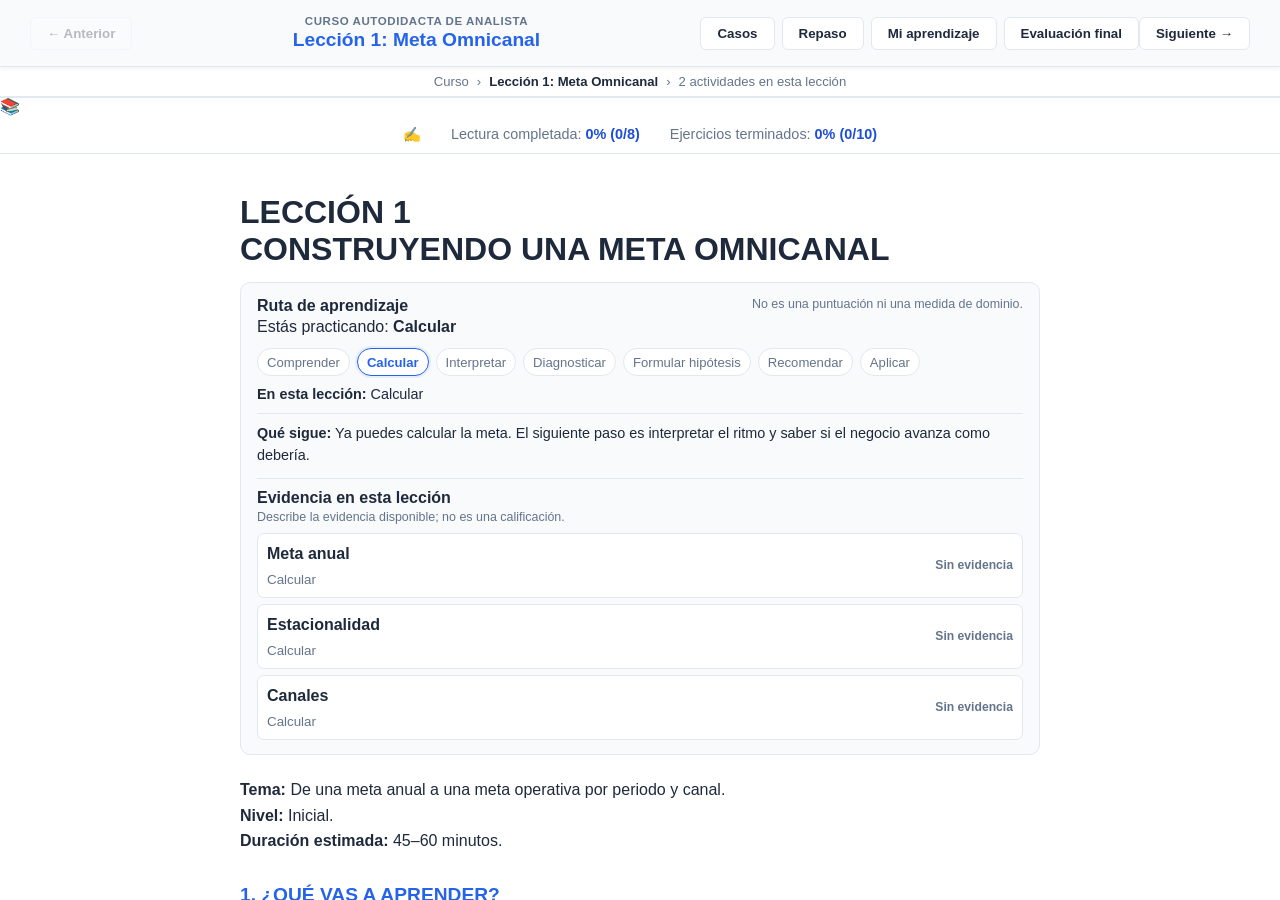
==== commit 0c8fb5fc: "Add files via upload" ====
--- a/index.html
+++ b/index.html
@@ -834,7 +834,10 @@
 medición corresponden?»</p>
               <p>Si puedes hacer eso sin que alguien te diga los pasos, estás empezando a
 pensar como analista.</p>
+              <label for="l8-answer">Escribe tu análisis integrador siguiendo el formato de entrega (sección 10):</label>
+              <textarea id="l8-answer" class="text-input" rows="8" placeholder="Resumen ejecutivo, brecha, driver, segmentos, hallazgos, hipótesis, validación, acción y medición..."></textarea>
               <button class="action-btn" onclick="checkL8()">Registrar respuesta</button>
+              <div id="feedback-l8" class="feedback" aria-live="polite"></div>
            </div>
         </div>
 
--- a/styles.css
+++ b/styles.css
@@ -96,6 +96,9 @@
 .content-container { max-width: 800px; margin: 0 auto; padding-bottom: 60px; }
 .lesson { display: none; animation: fadeIn 0.3s ease-in-out; }
 .lesson.active { display: block; }
+/* Los paneles (Casos, Repaso, Mi aprendizaje, Evaluación final) se ocultan con esta clase.
+   Sin esta regla estaban siempre visibles y apilados debajo de la lección. */
+.hidden { display: none !important; }
 @keyframes fadeIn { from { opacity: 0; transform: translateY(10px); } to { opacity: 1; transform:
 translateY(0); } }
 
@@ -410,6 +413,8 @@
 }
 .case-check { display: inline-flex !important; gap: 7px; align-items: center; margin: 4px 12px 4px 0; font-weight: 400; }
 .case-check input { width: auto; }
+.case-fieldset { border: 0; margin: 0; padding: 0; min-width: 0; }
+.case-fieldset legend { padding: 0; margin-bottom: 7px; }
 .case-component-state { display: block; margin-top: 7px; font-size: .78rem; color: var(--text-muted); }
 .case-feedback { margin-top: 12px; }
 .case-actions { margin-top: 10px; }
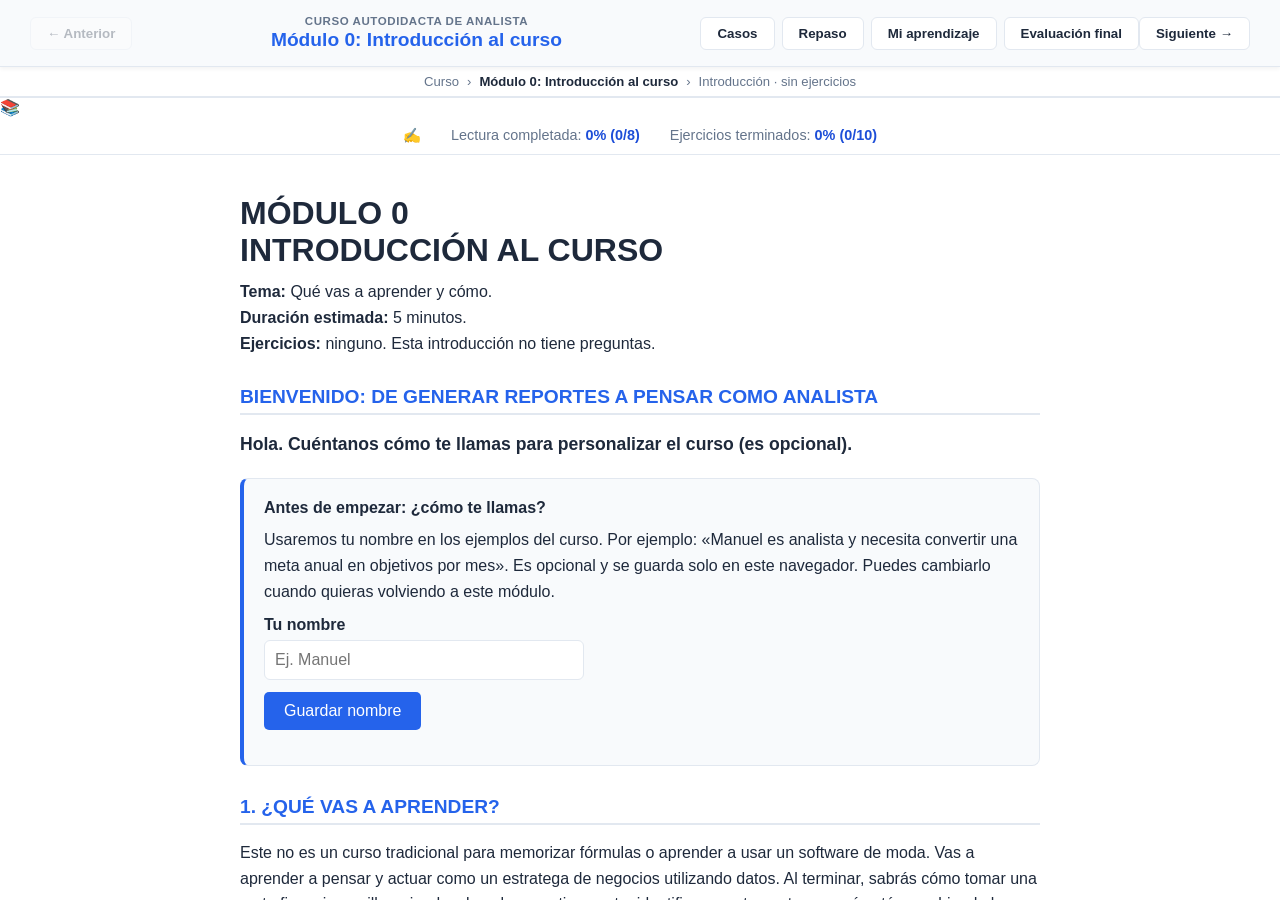
==== commit 7e60096b: "Add files via upload" ====
--- a/index.html
+++ b/index.html
@@ -13,19 +13,19 @@
      <button id="prev-btn" class="nav-btn" type="button" onclick="navigate(-1)" aria-label="Ir a la lección anterior">&#8592; Anterior</button>
      <div class="top-nav-title">
        <span class="course-label">Curso Autodidacta de Analista</span>
-       <h1 id="lesson-title">Lección 1: Meta Omnicanal</h1>
+       <h1 id="lesson-title">Módulo 0: Introducción al curso</h1>
      </div>
      <div class="nav-tools" aria-label="Herramientas de aprendizaje">
-       <button id="lab-btn" class="nav-btn" type="button" onclick="openCaseLab()" aria-expanded="false" aria-controls="case-lab">Casos</button>
-       <button id="review-btn" class="nav-btn" type="button" onclick="openReviewPanel()" aria-expanded="false" aria-controls="review-panel">Repaso</button>
-       <button id="dashboard-btn" class="nav-btn" type="button" onclick="openDashboard()" aria-expanded="false" aria-controls="dashboard-panel">Mi aprendizaje</button>
-       <button id="assessment-btn" class="nav-btn" type="button" onclick="openFinalAssessment()" aria-expanded="false" aria-controls="final-assessment-panel">Evaluación final</button>
+       <button id="lab-btn" class="nav-btn" type="button" onclick="openCaseLab()" aria-expanded="false" aria-controls="case-lab" title="Practica con situaciones de negocio completas">Casos</button>
+       <button id="review-btn" class="nav-btn" type="button" onclick="openReviewPanel()" aria-expanded="false" aria-controls="review-panel" title="Refuerza lo que más lo necesita según tu actividad">Repaso</button>
+       <button id="dashboard-btn" class="nav-btn" type="button" onclick="openDashboard()" aria-expanded="false" aria-controls="dashboard-panel" title="Consulta tu progreso y tu siguiente paso">Mi aprendizaje</button>
+       <button id="assessment-btn" class="nav-btn" type="button" onclick="openFinalAssessment()" aria-expanded="false" aria-controls="final-assessment-panel" title="Integra todo el recorrido del curso">Evaluación final</button>
      </div>
      <button id="next-btn" class="nav-btn nav-next" type="button" onclick="navigate(1)" aria-label="Ir a la siguiente lección">Siguiente &#8594;</button>
   </header>
 
   <div id="orientation-bar" class="orientation-bar" aria-live="polite">
-    <span id="orientation-course">Curso</span><span aria-hidden="true">›</span><strong id="orientation-lesson">Lección 1</strong><span aria-hidden="true">›</span><span id="orientation-step">Contenido y ejercicios</span>
+    <span id="orientation-course">Curso</span><span aria-hidden="true">›</span><strong id="orientation-lesson">Módulo 0</strong><span aria-hidden="true">›</span><span id="orientation-step">Contenido y ejercicios</span>
   </div>
 
   <!-- Barra de progreso de lectura -->
@@ -53,8 +53,65 @@
         <section id="dashboard-panel" class="dashboard-panel hidden" aria-label="Dashboard de aprendizaje"></section>
         <section id="final-assessment-panel" class="final-assessment-panel hidden" aria-label="Evaluación final integral"></section>
 
+        <!-- MÓDULO 0 -->
+        <div id="l0" class="lesson active">
+           <h2>MÓDULO 0<br>INTRODUCCIÓN AL CURSO</h2>
+           <div class="meta-info">
+              <p><strong>Tema:</strong> Qué vas a aprender y cómo.<br>
+              <strong>Duración estimada:</strong> 5 minutos.<br>
+              <strong>Ejercicios:</strong> ninguno. Esta introducción no tiene preguntas.</p>
+           </div>
+
+           <h3>BIENVENIDO: DE GENERAR REPORTES A PENSAR COMO ANALISTA</h3>
+           <p id="intro-greeting" class="welcome-line">Hola. Cuéntanos cómo te llamas para personalizar el curso (es opcional).</p>
+
+           <div class="profile-box">
+              <h4>Antes de empezar: ¿cómo te llamas?</h4>
+              <p>Usaremos tu nombre en los ejemplos del curso. Por ejemplo: «<span data-learner-name>Manuel</span> es analista y necesita convertir una meta anual en objetivos por mes». Es opcional y se guarda solo en este navegador. Puedes cambiarlo cuando quieras volviendo a este módulo.</p>
+              <label for="learner-name">Tu nombre <input type="text" id="learner-name" maxlength="30" autocomplete="given-name" placeholder="Ej. Manuel"></label>
+              <button class="action-btn" type="button" onclick="saveLearnerName()">Guardar nombre</button>
+              <div id="learner-name-feedback" class="feedback" aria-live="polite"></div>
+           </div>
+
+           <h3>1. ¿QUÉ VAS A APRENDER?</h3>
+           <p>Este no es un curso tradicional para memorizar fórmulas o aprender a usar un software de moda. Vas a aprender a pensar y actuar como un estratega de negocios utilizando datos. Al terminar, sabrás cómo tomar una meta financiera millonaria, desglosarla operativamente, identificar exactamente por qué están cambiando las ventas y proponer soluciones sólidas basadas en evidencia para la dirección comercial.</p>
+
+           <h3>2. ¿CÓMO VAS A APRENDERLO?</h3>
+           <p>Para asegurar que realmente domines los conceptos, cada lección pasará por 5 estados pedagógicos:</p>
+           <ol>
+             <li><strong>Yo te lo explico:</strong> Entenderás la lógica del negocio detrás del número.</li>
+             <li><strong>Yo te lo demuestro:</strong> Verás un caso práctico resuelto.</li>
+             <li><strong>Lo hacemos juntos:</strong> Resolverás ejercicios interactivos con pistas.</li>
+             <li><strong>Lo haces tú:</strong> Te enfrentarás a retos numéricos en solitario.</li>
+             <li><strong>Lo transfieres:</strong> Aplicarás todo en un Proyecto Integrador final.</li>
+           </ol>
+
+           <h3>3. TU PERFIL AL TERMINAR EL CURSO</h3>
+           <p>Tu perfil se transformará. Dejarás de ser un "pica-botones" que solo descarga reportes en Excel y te convertirás en un Analista de Negocios Digitales. Serás el puente clave entre el equipo técnico y los directores comerciales de cualquier empresa de comercio electrónico.</p>
+
+           <h3>4. TU CAJA DE HABILIDADES</h3>
+           <ul>
+             <li><strong>Modelado Comercial:</strong> Traducir metas macro en objetivos diarios por canal (Ecommerce, App, WhatsApp, Call Center).</li>
+             <li><strong>Auditoría de Conversión:</strong> Localizar fallas técnicas y de experiencia de usuario (UX) analizando embudos de compra.</li>
+             <li><strong>Análisis Predictivo Básico:</strong> Proyectar cierres de mes (Forecast) e identificar alertas de ritmo de venta (Pacing).</li>
+             <li><strong>Pensamiento Estructurado:</strong> Pasar del pánico de "las ventas bajaron" a una secuencia lógica (Brecha → Driver → Segmento → Hipótesis).</li>
+             <li><strong>Comunicación Ejecutiva:</strong> Presentar hallazgos separando los hechos duros de las suposiciones o intuiciones.</li>
+             <li><strong>Criterio de Negocio:</strong> Aprender a hacer la pregunta correcta antes de tocar cualquier base de datos.</li>
+           </ul>
+
+           <h3>5. TUS HERRAMIENTAS DE ESTUDIO</h3>
+           <p>En la barra superior tienes cuatro secciones que te acompañan durante todo el curso. Cada una explica qué es cuando la abres.</p>
+           <ul>
+             <li><strong>Casos:</strong> situaciones de negocio completas para practicar con más contexto.</li>
+             <li><strong>Repaso:</strong> te sugiere qué reforzar según tus errores, pistas y práctica.</li>
+             <li><strong>Mi aprendizaje:</strong> tu tablero de progreso y tu siguiente paso.</li>
+             <li><strong>Evaluación final:</strong> integra todo el recorrido cuando termines el curso.</li>
+           </ul>
+           <blockquote><strong>LISTO:</strong> pulsa «Siguiente» para empezar con la Lección 1. No tienes que guardar nada para continuar.</blockquote>
+        </div>
+
         <!-- LECCIÓN 1 -->
-        <div id="l1" class="lesson active">
+        <div id="l1" class="lesson">
            <h2>LECCIÓN 1<br>CONSTRUYENDO UNA META OMNICANAL</h2>
            <div class="meta-info">
               <p><strong>Tema:</strong> De una meta anual a una meta operativa por periodo
@@ -62,6 +119,7 @@
               <strong>Nivel:</strong> Inicial.<br>
               <strong>Duración estimada:</strong> 45–60 minutos.</p>
            </div>
+           <p class="scenario"><strong>Caso de <span data-learner-name>Manuel</span>:</strong> <span data-learner-name>Manuel</span> es analista en una empresa que vende por cuatro canales. Su director le entrega una meta anual y <span data-learner-name>Manuel</span> necesita convertirla en objetivos por mes y por canal.</p>
 
          <h3>1. ¿QUÉ VAS A APRENDER?</h3>
          <p>Al terminar esta lección podrás:</p>
@@ -265,6 +323,7 @@
           <h2>LECCIÓN 2<br>¿VAMOS AL RITMO CORRECTO?</h2>
           <div class="meta-info"><p><strong>Tema:</strong> Pacing, Run Rate, Forecast y
 Target Diario.</p></div>
+           <p class="scenario"><strong>Caso de <span data-learner-name>Manuel</span>:</strong> A mitad de mes, el director le pregunta a <span data-learner-name>Manuel</span> si van bien. <span data-learner-name>Manuel</span> necesita medir el ritmo antes de responder.</p>
 
           <h3>1. ¿QUÉ VAS A APRENDER?</h3>
           <p>Al terminar podrás: Medir cumplimiento, Medir pacing, Calcular run rate, Construir
@@ -402,6 +461,7 @@
        <div id="l3" class="lesson">
           <h2>LECCIÓN 3<br>DESCOMPONIENDO LAS VENTAS</h2>
           <div class="meta-info"><p><strong>Tema:</strong> Volumen × CR × AOV.</p></div>
+           <p class="scenario"><strong>Caso de <span data-learner-name>Manuel</span>:</strong> Las ventas cambiaron entre dos periodos. <span data-learner-name>Manuel</span> necesita explicar por qué, no solo reportar que cambiaron.</p>
 
           <h3>1. OBJETIVO</h3>
           <p>Aprender a responder: «¿Por qué cambió la venta?»</p>
@@ -474,6 +534,7 @@
        <div id="l4" class="lesson">
           <h2>LECCIÓN 4<br>¿QUÉ TRÁFICO REALMENTE APORTA?</h2>
           <div class="meta-info"><p><strong>Tema:</strong> Análisis de canales.</p></div>
+           <p class="scenario"><strong>Caso de <span data-learner-name>Manuel</span>:</strong> <span data-learner-name>Manuel</span> debe recomendar dónde conviene poner esfuerzo de adquisición y no quiere dejarse llevar solo por el volumen de tráfico.</p>
 
          <h3>1. OBJETIVO</h3>
          <p>Aprender a no confundir: volumen de tráfico con valor económico.</p>
@@ -546,6 +607,7 @@
         <h2>LECCIÓN 5<br>ENCONTRANDO LA CAUSA DE UNA CAÍDA</h2>
         <div class="meta-info"><p><strong>Tema:</strong> Brecha → Driver → Segmento
 → Señal → Hipótesis.</p></div>
+           <p class="scenario"><strong>Caso de <span data-learner-name>Manuel</span>:</strong> Las ventas cayeron 7%. <span data-learner-name>Manuel</span> necesita pasar de «bajaron» a una hipótesis con evidencia.</p>
 
           <h3>1. OBJETIVO</h3>
           <p>Esta es una de las lecciones más importantes del curso. Aquí aprenderás a pasar
@@ -614,6 +676,7 @@
        <div id="l6" class="lesson">
           <h2>LECCIÓN 6<br>ENCONTRANDO DÓNDE SE PIERDEN LOS CLIENTES</h2>
           <div class="meta-info"><p><strong>Tema:</strong> Funnel Analysis.</p></div>
+           <p class="scenario"><strong>Caso de <span data-learner-name>Manuel</span>:</strong> <span data-learner-name>Manuel</span> sospecha que el problema está en el proceso de compra y necesita encontrar en qué etapa se pierden los clientes.</p>
 
          <h3>1. OBJETIVO</h3>
          <p>Aprender a identificar en qué etapa del proceso ocurre la pérdida.</p>
@@ -679,6 +742,7 @@
 CLIENTES?</h2>
           <div class="meta-info"><p><strong>Tema:</strong> Retención, recurrencia, cohortes
 y LTV.</p></div>
+           <p class="scenario"><strong>Caso de <span data-learner-name>Manuel</span>:</strong> Las ventas crecen, pero <span data-learner-name>Manuel</span> se pregunta si la base de clientes realmente está sana.</p>
 
          <h3>1. OBJETIVO</h3>
          <p>Aprender a distinguir crecimiento de ventas de salud de la base.</p>
@@ -745,6 +809,7 @@
         <!-- LECCIÓN 8 -->
         <div id="l8" class="lesson">
            <h2>LECCIÓN 8<br>PROYECTO INTEGRADOR: INVESTIGA EL NEGOCIO</h2>
+           <p class="scenario"><strong>Caso de <span data-learner-name>Manuel</span>:</strong> el jefe de <span data-learner-name>Manuel</span> le dice: «Las ventas están abajo, averigua qué pasa». Esta vez nadie le indica qué KPI usar.</p>
            <p>Esta lección reemplaza el concepto tradicional de "examen final".<br>Aquí no se
 te dice qué KPI utilizar. Tú debes descubrirlo.</p>
 
--- a/styles.css
+++ b/styles.css
@@ -560,3 +560,17 @@
 @media (max-width: 768px) {
   .assessment-head, .assessment-criterion { display:flex; flex-direction:column; align-items:stretch; }
 }
+
+/* Módulo 0, personalización y guía de secciones */
+.welcome-line { font-size: 1.1rem; font-weight: 600; margin: 8px 0 16px; }
+.profile-box { background-color: var(--bg-alt); border: 1px solid var(--border); border-left: 4px solid var(--primary); border-radius: 8px; padding: 20px; margin: 20px 0; }
+.profile-box h4 { margin-bottom: 10px; }
+.profile-box p { margin-bottom: 12px; }
+.profile-box label { display: block; margin-bottom: 12px; font-weight: 600; }
+.profile-box input[type="text"] { display: block; width: 100%; max-width: 320px; margin-top: 6px; padding: 10px; border: 1px solid var(--border); border-radius: 6px; font-size: 1rem; }
+.scenario { background-color: var(--bg-alt); border-left: 4px solid var(--primary); border-radius: 6px; padding: 12px 15px; margin: 15px 0; }
+.panel-guide { background-color: var(--bg-alt); border: 1px solid var(--border); border-left: 4px solid var(--primary); border-radius: 8px; padding: 14px 16px; margin: 0 0 16px; }
+.panel-guide h3 { margin: 0 0 8px; font-size: 1rem; }
+.panel-guide p { margin-bottom: 8px; }
+.panel-guide ul { margin: 0 0 0 18px; }
+.panel-guide li { margin-bottom: 4px; }
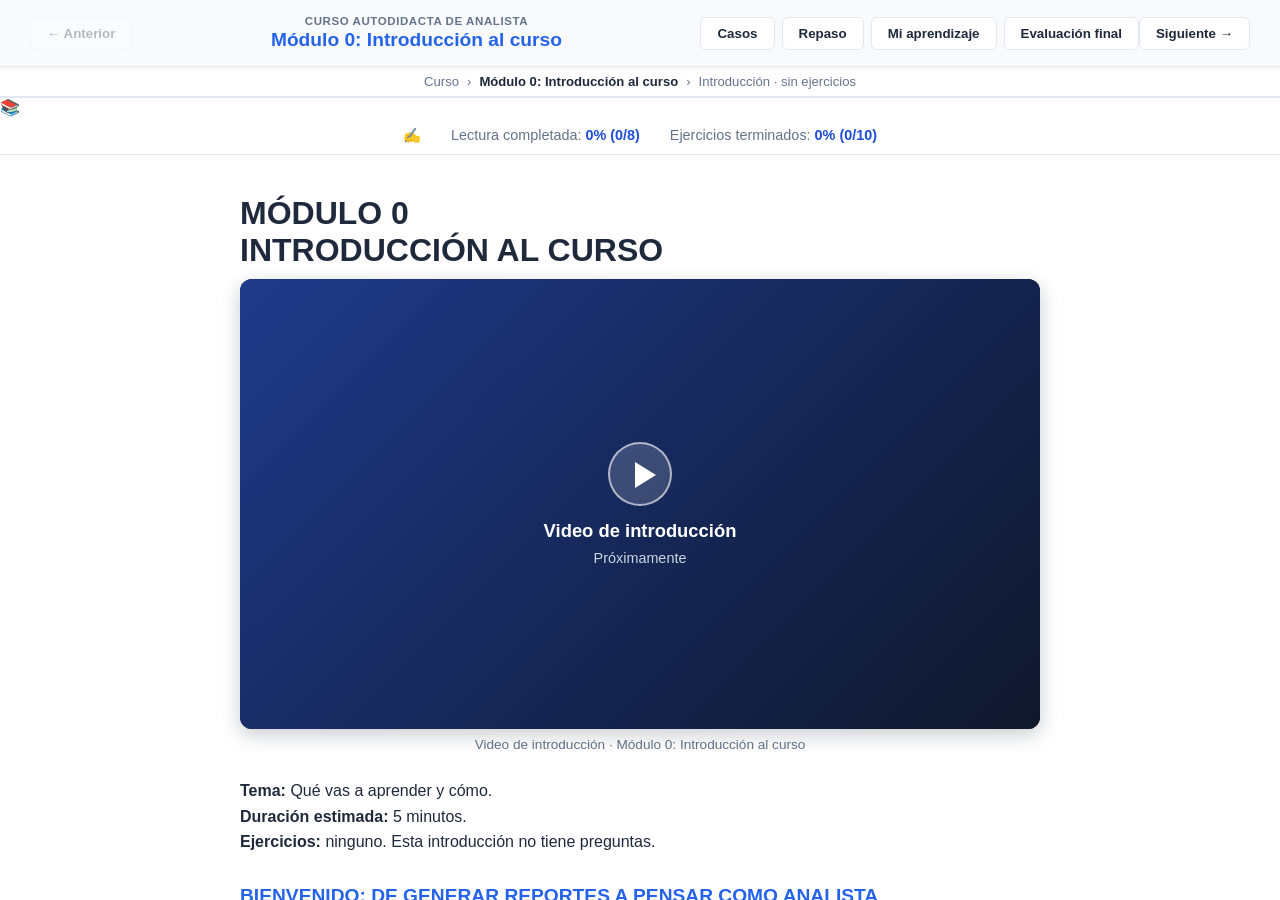
==== commit 38a9b7a4: "Add files via upload" ====
--- a/index.html
+++ b/index.html
@@ -56,6 +56,12 @@
         <!-- MÓDULO 0 -->
         <div id="l0" class="lesson active">
            <h2>MÓDULO 0<br>INTRODUCCIÓN AL CURSO</h2>
+
+          <!-- ▶ VIDEO DE INTRODUCCIÓN · SECCIÓN 0
+               Reemplaza el texto de data-video-url por la URL de tu video (.mp4 o .webm) en GitHub.
+               Opcional: data-video-poster con la URL de una imagen de portada.
+               Mientras conserve el texto "PON AQUÍ…", el alumno ve una tarjeta "Próximamente". -->
+          <figure class="lesson-video" data-video-slot="0" data-video-title="Módulo 0: Introducción al curso" data-video-poster="" data-video-url="PON AQUÍ TU VIDEO DE LA SECCIÓN 0"></figure>
            <div class="meta-info">
               <p><strong>Tema:</strong> Qué vas a aprender y cómo.<br>
               <strong>Duración estimada:</strong> 5 minutos.<br>
@@ -113,6 +119,12 @@
         <!-- LECCIÓN 1 -->
         <div id="l1" class="lesson">
            <h2>LECCIÓN 1<br>CONSTRUYENDO UNA META OMNICANAL</h2>
+
+          <!-- ▶ VIDEO DE INTRODUCCIÓN · SECCIÓN 1
+               Reemplaza el texto de data-video-url por la URL de tu video (.mp4 o .webm) en GitHub.
+               Opcional: data-video-poster con la URL de una imagen de portada.
+               Mientras conserve el texto "PON AQUÍ…", el alumno ve una tarjeta "Próximamente". -->
+          <figure class="lesson-video" data-video-slot="1" data-video-title="Lección 1: Construyendo una meta omnicanal" data-video-poster="" data-video-url="PON AQUÍ TU VIDEO DE LA SECCIÓN 1"></figure>
            <div class="meta-info">
               <p><strong>Tema:</strong> De una meta anual a una meta operativa por periodo
 y canal.<br>
@@ -321,6 +333,12 @@
        <!-- LECCIÓN 2 -->
        <div id="l2" class="lesson">
           <h2>LECCIÓN 2<br>¿VAMOS AL RITMO CORRECTO?</h2>
+
+          <!-- ▶ VIDEO DE INTRODUCCIÓN · SECCIÓN 2
+               Reemplaza el texto de data-video-url por la URL de tu video (.mp4 o .webm) en GitHub.
+               Opcional: data-video-poster con la URL de una imagen de portada.
+               Mientras conserve el texto "PON AQUÍ…", el alumno ve una tarjeta "Próximamente". -->
+          <figure class="lesson-video" data-video-slot="2" data-video-title="Lección 2: ¿Vamos al ritmo correcto?" data-video-poster="" data-video-url="PON AQUÍ TU VIDEO DE LA SECCIÓN 2"></figure>
           <div class="meta-info"><p><strong>Tema:</strong> Pacing, Run Rate, Forecast y
 Target Diario.</p></div>
            <p class="scenario"><strong>Caso de <span data-learner-name>Manuel</span>:</strong> A mitad de mes, el director le pregunta a <span data-learner-name>Manuel</span> si van bien. <span data-learner-name>Manuel</span> necesita medir el ritmo antes de responder.</p>
@@ -460,6 +478,12 @@
        <!-- LECCIÓN 3 -->
        <div id="l3" class="lesson">
           <h2>LECCIÓN 3<br>DESCOMPONIENDO LAS VENTAS</h2>
+
+          <!-- ▶ VIDEO DE INTRODUCCIÓN · SECCIÓN 3
+               Reemplaza el texto de data-video-url por la URL de tu video (.mp4 o .webm) en GitHub.
+               Opcional: data-video-poster con la URL de una imagen de portada.
+               Mientras conserve el texto "PON AQUÍ…", el alumno ve una tarjeta "Próximamente". -->
+          <figure class="lesson-video" data-video-slot="3" data-video-title="Lección 3: Descomponiendo las ventas" data-video-poster="" data-video-url="PON AQUÍ TU VIDEO DE LA SECCIÓN 3"></figure>
           <div class="meta-info"><p><strong>Tema:</strong> Volumen × CR × AOV.</p></div>
            <p class="scenario"><strong>Caso de <span data-learner-name>Manuel</span>:</strong> Las ventas cambiaron entre dos periodos. <span data-learner-name>Manuel</span> necesita explicar por qué, no solo reportar que cambiaron.</p>
 
@@ -533,6 +557,12 @@
        <!-- LECCIÓN 4 -->
        <div id="l4" class="lesson">
           <h2>LECCIÓN 4<br>¿QUÉ TRÁFICO REALMENTE APORTA?</h2>
+
+          <!-- ▶ VIDEO DE INTRODUCCIÓN · SECCIÓN 4
+               Reemplaza el texto de data-video-url por la URL de tu video (.mp4 o .webm) en GitHub.
+               Opcional: data-video-poster con la URL de una imagen de portada.
+               Mientras conserve el texto "PON AQUÍ…", el alumno ve una tarjeta "Próximamente". -->
+          <figure class="lesson-video" data-video-slot="4" data-video-title="Lección 4: ¿Qué tráfico realmente aporta?" data-video-poster="" data-video-url="PON AQUÍ TU VIDEO DE LA SECCIÓN 4"></figure>
           <div class="meta-info"><p><strong>Tema:</strong> Análisis de canales.</p></div>
            <p class="scenario"><strong>Caso de <span data-learner-name>Manuel</span>:</strong> <span data-learner-name>Manuel</span> debe recomendar dónde conviene poner esfuerzo de adquisición y no quiere dejarse llevar solo por el volumen de tráfico.</p>
 
@@ -605,6 +635,12 @@
      <!-- LECCIÓN 5 -->
      <div id="l5" class="lesson">
         <h2>LECCIÓN 5<br>ENCONTRANDO LA CAUSA DE UNA CAÍDA</h2>
+
+          <!-- ▶ VIDEO DE INTRODUCCIÓN · SECCIÓN 5
+               Reemplaza el texto de data-video-url por la URL de tu video (.mp4 o .webm) en GitHub.
+               Opcional: data-video-poster con la URL de una imagen de portada.
+               Mientras conserve el texto "PON AQUÍ…", el alumno ve una tarjeta "Próximamente". -->
+          <figure class="lesson-video" data-video-slot="5" data-video-title="Lección 5: Encontrando la causa de una caída" data-video-poster="" data-video-url="PON AQUÍ TU VIDEO DE LA SECCIÓN 5"></figure>
         <div class="meta-info"><p><strong>Tema:</strong> Brecha → Driver → Segmento
 → Señal → Hipótesis.</p></div>
            <p class="scenario"><strong>Caso de <span data-learner-name>Manuel</span>:</strong> Las ventas cayeron 7%. <span data-learner-name>Manuel</span> necesita pasar de «bajaron» a una hipótesis con evidencia.</p>
@@ -675,6 +711,12 @@
        <!-- LECCIÓN 6 -->
        <div id="l6" class="lesson">
           <h2>LECCIÓN 6<br>ENCONTRANDO DÓNDE SE PIERDEN LOS CLIENTES</h2>
+
+          <!-- ▶ VIDEO DE INTRODUCCIÓN · SECCIÓN 6
+               Reemplaza el texto de data-video-url por la URL de tu video (.mp4 o .webm) en GitHub.
+               Opcional: data-video-poster con la URL de una imagen de portada.
+               Mientras conserve el texto "PON AQUÍ…", el alumno ve una tarjeta "Próximamente". -->
+          <figure class="lesson-video" data-video-slot="6" data-video-title="Lección 6: Encontrando dónde se pierden los clientes" data-video-poster="" data-video-url="PON AQUÍ TU VIDEO DE LA SECCIÓN 6"></figure>
           <div class="meta-info"><p><strong>Tema:</strong> Funnel Analysis.</p></div>
            <p class="scenario"><strong>Caso de <span data-learner-name>Manuel</span>:</strong> <span data-learner-name>Manuel</span> sospecha que el problema está en el proceso de compra y necesita encontrar en qué etapa se pierden los clientes.</p>
 
@@ -740,6 +782,12 @@
        <div id="l7" class="lesson">
           <h2>LECCIÓN 7<br>¿ESTAMOS CRECIENDO O ESTAMOS PERDIENDO
 CLIENTES?</h2>
+
+          <!-- ▶ VIDEO DE INTRODUCCIÓN · SECCIÓN 7
+               Reemplaza el texto de data-video-url por la URL de tu video (.mp4 o .webm) en GitHub.
+               Opcional: data-video-poster con la URL de una imagen de portada.
+               Mientras conserve el texto "PON AQUÍ…", el alumno ve una tarjeta "Próximamente". -->
+          <figure class="lesson-video" data-video-slot="7" data-video-title="Lección 7: ¿Estamos creciendo o perdiendo clientes?" data-video-poster="" data-video-url="PON AQUÍ TU VIDEO DE LA SECCIÓN 7"></figure>
           <div class="meta-info"><p><strong>Tema:</strong> Retención, recurrencia, cohortes
 y LTV.</p></div>
            <p class="scenario"><strong>Caso de <span data-learner-name>Manuel</span>:</strong> Las ventas crecen, pero <span data-learner-name>Manuel</span> se pregunta si la base de clientes realmente está sana.</p>
@@ -809,6 +857,12 @@
         <!-- LECCIÓN 8 -->
         <div id="l8" class="lesson">
            <h2>LECCIÓN 8<br>PROYECTO INTEGRADOR: INVESTIGA EL NEGOCIO</h2>
+
+          <!-- ▶ VIDEO DE INTRODUCCIÓN · SECCIÓN 8
+               Reemplaza el texto de data-video-url por la URL de tu video (.mp4 o .webm) en GitHub.
+               Opcional: data-video-poster con la URL de una imagen de portada.
+               Mientras conserve el texto "PON AQUÍ…", el alumno ve una tarjeta "Próximamente". -->
+          <figure class="lesson-video" data-video-slot="8" data-video-title="Lección 8: Proyecto integrador" data-video-poster="" data-video-url="PON AQUÍ TU VIDEO DE LA SECCIÓN 8"></figure>
            <p class="scenario"><strong>Caso de <span data-learner-name>Manuel</span>:</strong> el jefe de <span data-learner-name>Manuel</span> le dice: «Las ventas están abajo, averigua qué pasa». Esta vez nadie le indica qué KPI usar.</p>
            <p>Esta lección reemplaza el concepto tradicional de "examen final".<br>Aquí no se
 te dice qué KPI utilizar. Tú debes descubrirlo.</p>
@@ -910,6 +964,12 @@
        <div id="cierre" class="lesson">
           <h2>MAPA FINAL Y PRINCIPIOS</h2>
 
+          <!-- ▶ VIDEO DE INTRODUCCIÓN · CIERRE
+               Reemplaza el texto de data-video-url por la URL de tu video (.mp4 o .webm) en GitHub.
+               Opcional: data-video-poster con la URL de una imagen de portada.
+               Mientras conserve el texto "PON AQUÍ…", el alumno ve una tarjeta "Próximamente". -->
+          <figure class="lesson-video" data-video-slot="cierre" data-video-title="Cierre: mapa final y principios" data-video-poster="" data-video-url="PON AQUÍ TU VIDEO DEL CIERRE"></figure>
+
        <h3>MAPA FINAL DE LAS LECCIONES</h3>
        <table>
           <tr><th>Lección</th><th>Competencia</th></tr>
--- a/styles.css
+++ b/styles.css
@@ -574,3 +574,17 @@
 .panel-guide p { margin-bottom: 8px; }
 .panel-guide ul { margin: 0 0 0 18px; }
 .panel-guide li { margin-bottom: 4px; }
+
+/* Video de introducción de cada sección */
+.lesson-video { margin: 4px 0 26px; }
+.lesson-video-frame { position: relative; width: 100%; aspect-ratio: 16 / 9; border-radius: 12px; overflow: hidden; background: #0f172a; box-shadow: 0 6px 20px rgba(15, 23, 42, 0.22); }
+.lesson-video-frame video { display: block; width: 100%; height: 100%; object-fit: contain; background: #000; }
+.lesson-video-placeholder { position: absolute; inset: 0; display: flex; flex-direction: column; align-items: center; justify-content: center; gap: 8px; color: #e2e8f0; text-align: center; padding: 16px; background: linear-gradient(135deg, #1e3a8a 0%, #0f172a 100%); }
+.lesson-video-placeholder strong { font-size: 1.15rem; color: #fff; }
+.lesson-video-placeholder span:last-child { font-size: 0.9rem; color: #cbd5e1; }
+.lesson-video-play { width: 64px; height: 64px; border-radius: 50%; background: rgba(255, 255, 255, 0.16); border: 2px solid rgba(255, 255, 255, 0.6); position: relative; margin-bottom: 6px; }
+.lesson-video-play::after { content: ''; position: absolute; left: 25px; top: 18px; border-style: solid; border-width: 13px 0 13px 21px; border-color: transparent transparent transparent #fff; }
+.lesson-video-error { position: absolute; inset: 0; display: flex; flex-direction: column; align-items: center; justify-content: center; gap: 6px; color: #fff; text-align: center; padding: 16px; }
+.lesson-video-error a { color: #93c5fd; }
+.lesson-video figcaption { margin-top: 8px; font-size: 0.85rem; color: var(--text-muted); text-align: center; }
+@media (max-width: 768px) { .lesson-video-frame { border-radius: 8px; } .lesson-video-play { width: 52px; height: 52px; } .lesson-video-play::after { left: 20px; top: 14px; border-width: 11px 0 11px 18px; } }
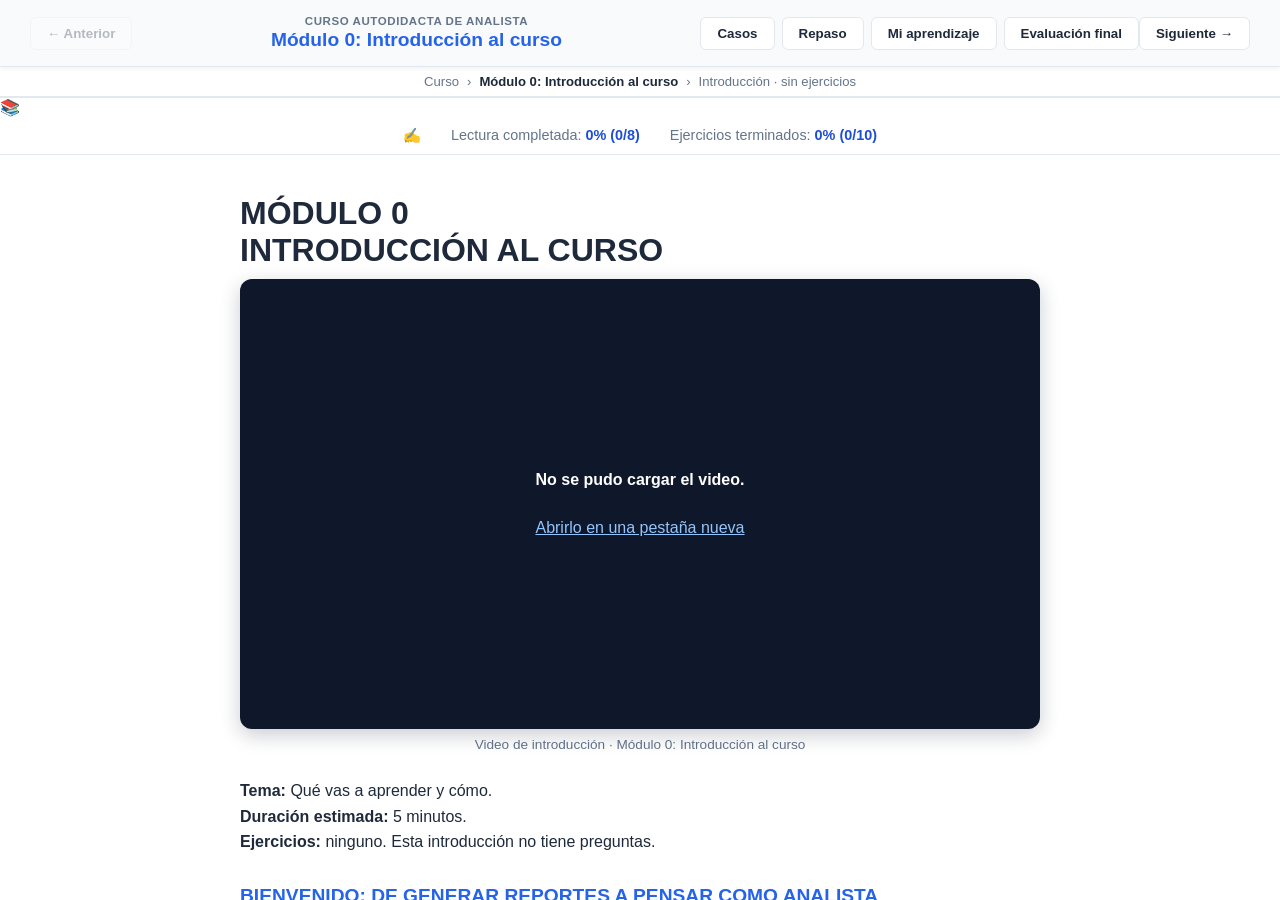
==== commit ff91daf6: "Update index.html" ====
--- a/index.html
+++ b/index.html
@@ -61,7 +61,7 @@
                Reemplaza el texto de data-video-url por la URL de tu video (.mp4 o .webm) en GitHub.
                Opcional: data-video-poster con la URL de una imagen de portada.
                Mientras conserve el texto "PON AQUÍ…", el alumno ve una tarjeta "Próximamente". -->
-          <figure class="lesson-video" data-video-slot="0" data-video-title="Módulo 0: Introducción al curso" data-video-poster="" data-video-url="PON AQUÍ TU VIDEO DE LA SECCIÓN 0"></figure>
+          <figure class="lesson-video" data-video-slot="0" data-video-title="Módulo 0: Introducción al curso" data-video-poster="" data-video-url="https://appalex47-lab.github.io/academia-ecommerce/videos/modulo-0.mp4"></figure>
            <div class="meta-info">
               <p><strong>Tema:</strong> Qué vas a aprender y cómo.<br>
               <strong>Duración estimada:</strong> 5 minutos.<br>
@@ -1034,3 +1034,4 @@
 </body>
 </html>
 +
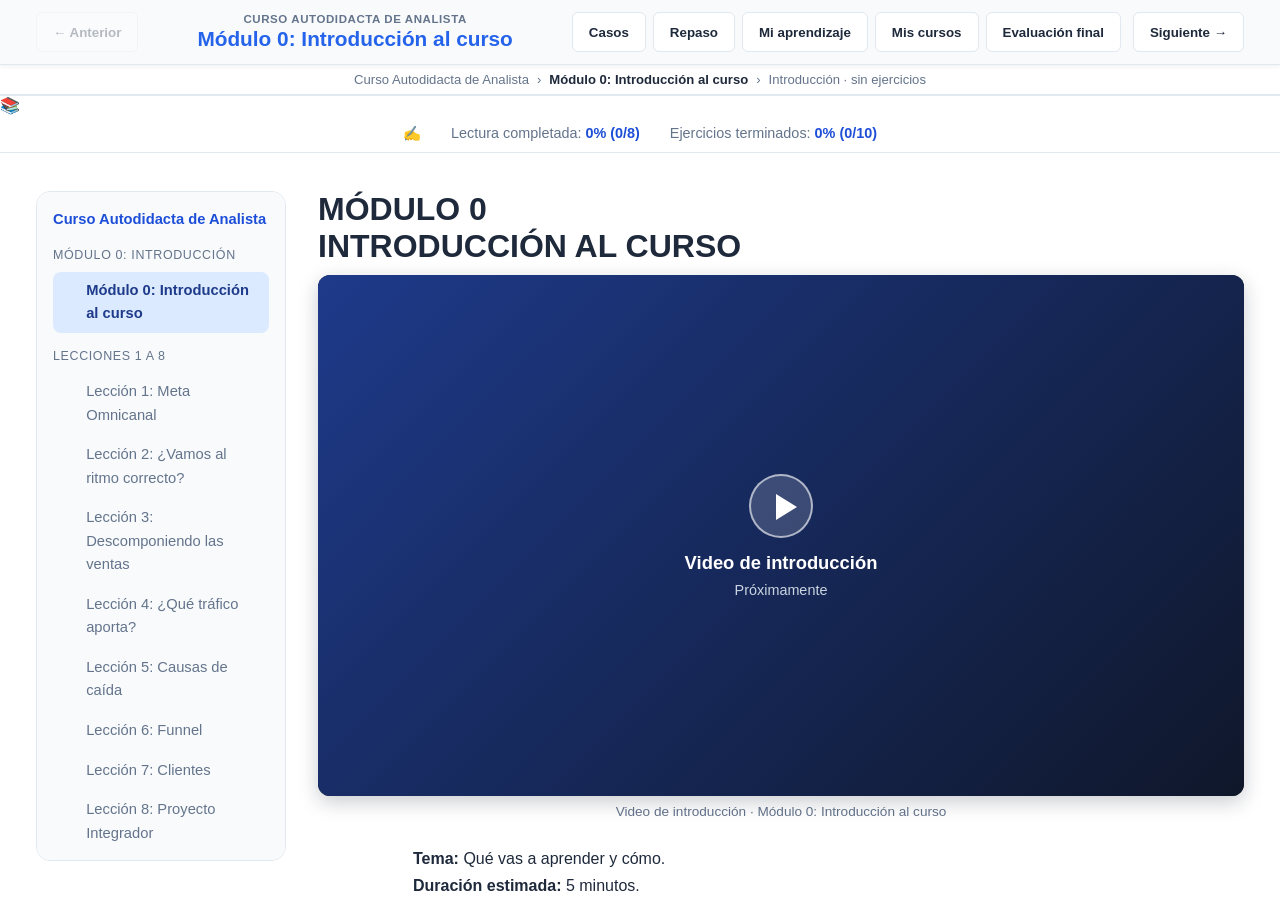
==== commit b9b18339: "Add files via upload" ====
--- a/index.html
+++ b/index.html
@@ -15,10 +15,13 @@
        <span class="course-label">Curso Autodidacta de Analista</span>
        <h1 id="lesson-title">Módulo 0: Introducción al curso</h1>
      </div>
-     <div class="nav-tools" aria-label="Herramientas de aprendizaje">
+     <button id="tools-toggle" class="nav-btn nav-menu-btn" type="button" onclick="toggleToolsMenu()" aria-expanded="false" aria-controls="nav-tools">Menú</button>
+     <div id="nav-tools" class="nav-tools" aria-label="Herramientas de aprendizaje">
        <button id="lab-btn" class="nav-btn" type="button" onclick="openCaseLab()" aria-expanded="false" aria-controls="case-lab" title="Practica con situaciones de negocio completas">Casos</button>
        <button id="review-btn" class="nav-btn" type="button" onclick="openReviewPanel()" aria-expanded="false" aria-controls="review-panel" title="Refuerza lo que más lo necesita según tu actividad">Repaso</button>
        <button id="dashboard-btn" class="nav-btn" type="button" onclick="openDashboard()" aria-expanded="false" aria-controls="dashboard-panel" title="Consulta tu progreso y tu siguiente paso">Mi aprendizaje</button>
+       <button id="courses-btn" class="nav-btn" type="button" onclick="openCoursesPanel()" aria-expanded="false" aria-controls="courses-panel">Mis cursos</button>
+       <button id="content-btn" class="nav-btn" type="button" onclick="openContentAdmin()" aria-expanded="false" aria-controls="content-panel" title="Editor: configura los videos de cada sección" hidden>Contenido</button>
        <button id="assessment-btn" class="nav-btn" type="button" onclick="openFinalAssessment()" aria-expanded="false" aria-controls="final-assessment-panel" title="Integra todo el recorrido del curso">Evaluación final</button>
      </div>
      <button id="next-btn" class="nav-btn nav-next" type="button" onclick="navigate(1)" aria-label="Ir a la siguiente lección">Siguiente &#8594;</button>
@@ -47,21 +50,24 @@
 
   <!-- Contenido Principal -->
   <main id="main-content">
+     <aside id="course-outline" class="course-outline" aria-label="Ruta del curso"></aside>
      <div class="content-container">
         <section id="case-lab" class="case-lab hidden" aria-label="Laboratorio de casos analíticos"></section>
         <section id="review-panel" class="review-panel hidden" aria-label="Repaso inteligente"></section>
         <section id="dashboard-panel" class="dashboard-panel hidden" aria-label="Dashboard de aprendizaje"></section>
         <section id="final-assessment-panel" class="final-assessment-panel hidden" aria-label="Evaluación final integral"></section>
+        <section id="courses-panel" class="content-panel hidden" aria-label="Mis cursos"></section>
+        <section id="content-panel" class="content-panel hidden" aria-label="Administrador de contenido"></section>
 
         <!-- MÓDULO 0 -->
         <div id="l0" class="lesson active">
            <h2>MÓDULO 0<br>INTRODUCCIÓN AL CURSO</h2>
 
           <!-- ▶ VIDEO DE INTRODUCCIÓN · SECCIÓN 0
-               Reemplaza el texto de data-video-url por la URL de tu video (.mp4 o .webm) en GitHub.
+               Reemplaza el texto de data-video-url por el enlace de tu video de YouTube (o la URL de un .mp4).
                Opcional: data-video-poster con la URL de una imagen de portada.
                Mientras conserve el texto "PON AQUÍ…", el alumno ve una tarjeta "Próximamente". -->
-          <figure class="lesson-video" data-video-slot="0" data-video-title="Módulo 0: Introducción al curso" data-video-poster="" data-video-url="https://appalex47-lab.github.io/academia-ecommerce/videos/modulo-0.mp4"></figure>
+          <figure class="lesson-video" data-video-slot="0" data-video-title="Módulo 0: Introducción al curso" data-video-poster="" data-video-url="PON AQUÍ TU VIDEO DE LA SECCIÓN 0"></figure>
            <div class="meta-info">
               <p><strong>Tema:</strong> Qué vas a aprender y cómo.<br>
               <strong>Duración estimada:</strong> 5 minutos.<br>
@@ -121,7 +127,7 @@
            <h2>LECCIÓN 1<br>CONSTRUYENDO UNA META OMNICANAL</h2>
 
           <!-- ▶ VIDEO DE INTRODUCCIÓN · SECCIÓN 1
-               Reemplaza el texto de data-video-url por la URL de tu video (.mp4 o .webm) en GitHub.
+               Reemplaza el texto de data-video-url por el enlace de tu video de YouTube (o la URL de un .mp4).
                Opcional: data-video-poster con la URL de una imagen de portada.
                Mientras conserve el texto "PON AQUÍ…", el alumno ve una tarjeta "Próximamente". -->
           <figure class="lesson-video" data-video-slot="1" data-video-title="Lección 1: Construyendo una meta omnicanal" data-video-poster="" data-video-url="PON AQUÍ TU VIDEO DE LA SECCIÓN 1"></figure>
@@ -335,7 +341,7 @@
           <h2>LECCIÓN 2<br>¿VAMOS AL RITMO CORRECTO?</h2>
 
           <!-- ▶ VIDEO DE INTRODUCCIÓN · SECCIÓN 2
-               Reemplaza el texto de data-video-url por la URL de tu video (.mp4 o .webm) en GitHub.
+               Reemplaza el texto de data-video-url por el enlace de tu video de YouTube (o la URL de un .mp4).
                Opcional: data-video-poster con la URL de una imagen de portada.
                Mientras conserve el texto "PON AQUÍ…", el alumno ve una tarjeta "Próximamente". -->
           <figure class="lesson-video" data-video-slot="2" data-video-title="Lección 2: ¿Vamos al ritmo correcto?" data-video-poster="" data-video-url="PON AQUÍ TU VIDEO DE LA SECCIÓN 2"></figure>
@@ -480,7 +486,7 @@
           <h2>LECCIÓN 3<br>DESCOMPONIENDO LAS VENTAS</h2>
 
           <!-- ▶ VIDEO DE INTRODUCCIÓN · SECCIÓN 3
-               Reemplaza el texto de data-video-url por la URL de tu video (.mp4 o .webm) en GitHub.
+               Reemplaza el texto de data-video-url por el enlace de tu video de YouTube (o la URL de un .mp4).
                Opcional: data-video-poster con la URL de una imagen de portada.
                Mientras conserve el texto "PON AQUÍ…", el alumno ve una tarjeta "Próximamente". -->
           <figure class="lesson-video" data-video-slot="3" data-video-title="Lección 3: Descomponiendo las ventas" data-video-poster="" data-video-url="PON AQUÍ TU VIDEO DE LA SECCIÓN 3"></figure>
@@ -559,7 +565,7 @@
           <h2>LECCIÓN 4<br>¿QUÉ TRÁFICO REALMENTE APORTA?</h2>
 
           <!-- ▶ VIDEO DE INTRODUCCIÓN · SECCIÓN 4
-               Reemplaza el texto de data-video-url por la URL de tu video (.mp4 o .webm) en GitHub.
+               Reemplaza el texto de data-video-url por el enlace de tu video de YouTube (o la URL de un .mp4).
                Opcional: data-video-poster con la URL de una imagen de portada.
                Mientras conserve el texto "PON AQUÍ…", el alumno ve una tarjeta "Próximamente". -->
           <figure class="lesson-video" data-video-slot="4" data-video-title="Lección 4: ¿Qué tráfico realmente aporta?" data-video-poster="" data-video-url="PON AQUÍ TU VIDEO DE LA SECCIÓN 4"></figure>
@@ -637,7 +643,7 @@
         <h2>LECCIÓN 5<br>ENCONTRANDO LA CAUSA DE UNA CAÍDA</h2>
 
           <!-- ▶ VIDEO DE INTRODUCCIÓN · SECCIÓN 5
-               Reemplaza el texto de data-video-url por la URL de tu video (.mp4 o .webm) en GitHub.
+               Reemplaza el texto de data-video-url por el enlace de tu video de YouTube (o la URL de un .mp4).
                Opcional: data-video-poster con la URL de una imagen de portada.
                Mientras conserve el texto "PON AQUÍ…", el alumno ve una tarjeta "Próximamente". -->
           <figure class="lesson-video" data-video-slot="5" data-video-title="Lección 5: Encontrando la causa de una caída" data-video-poster="" data-video-url="PON AQUÍ TU VIDEO DE LA SECCIÓN 5"></figure>
@@ -713,7 +719,7 @@
           <h2>LECCIÓN 6<br>ENCONTRANDO DÓNDE SE PIERDEN LOS CLIENTES</h2>
 
           <!-- ▶ VIDEO DE INTRODUCCIÓN · SECCIÓN 6
-               Reemplaza el texto de data-video-url por la URL de tu video (.mp4 o .webm) en GitHub.
+               Reemplaza el texto de data-video-url por el enlace de tu video de YouTube (o la URL de un .mp4).
                Opcional: data-video-poster con la URL de una imagen de portada.
                Mientras conserve el texto "PON AQUÍ…", el alumno ve una tarjeta "Próximamente". -->
           <figure class="lesson-video" data-video-slot="6" data-video-title="Lección 6: Encontrando dónde se pierden los clientes" data-video-poster="" data-video-url="PON AQUÍ TU VIDEO DE LA SECCIÓN 6"></figure>
@@ -784,7 +790,7 @@
 CLIENTES?</h2>
 
           <!-- ▶ VIDEO DE INTRODUCCIÓN · SECCIÓN 7
-               Reemplaza el texto de data-video-url por la URL de tu video (.mp4 o .webm) en GitHub.
+               Reemplaza el texto de data-video-url por el enlace de tu video de YouTube (o la URL de un .mp4).
                Opcional: data-video-poster con la URL de una imagen de portada.
                Mientras conserve el texto "PON AQUÍ…", el alumno ve una tarjeta "Próximamente". -->
           <figure class="lesson-video" data-video-slot="7" data-video-title="Lección 7: ¿Estamos creciendo o perdiendo clientes?" data-video-poster="" data-video-url="PON AQUÍ TU VIDEO DE LA SECCIÓN 7"></figure>
@@ -859,7 +865,7 @@
            <h2>LECCIÓN 8<br>PROYECTO INTEGRADOR: INVESTIGA EL NEGOCIO</h2>
 
           <!-- ▶ VIDEO DE INTRODUCCIÓN · SECCIÓN 8
-               Reemplaza el texto de data-video-url por la URL de tu video (.mp4 o .webm) en GitHub.
+               Reemplaza el texto de data-video-url por el enlace de tu video de YouTube (o la URL de un .mp4).
                Opcional: data-video-poster con la URL de una imagen de portada.
                Mientras conserve el texto "PON AQUÍ…", el alumno ve una tarjeta "Próximamente". -->
           <figure class="lesson-video" data-video-slot="8" data-video-title="Lección 8: Proyecto integrador" data-video-poster="" data-video-url="PON AQUÍ TU VIDEO DE LA SECCIÓN 8"></figure>
@@ -965,7 +971,7 @@
           <h2>MAPA FINAL Y PRINCIPIOS</h2>
 
           <!-- ▶ VIDEO DE INTRODUCCIÓN · CIERRE
-               Reemplaza el texto de data-video-url por la URL de tu video (.mp4 o .webm) en GitHub.
+               Reemplaza el texto de data-video-url por el enlace de tu video de YouTube (o la URL de un .mp4).
                Opcional: data-video-poster con la URL de una imagen de portada.
                Mientras conserve el texto "PON AQUÍ…", el alumno ve una tarjeta "Próximamente". -->
           <figure class="lesson-video" data-video-slot="cierre" data-video-title="Cierre: mapa final y principios" data-video-poster="" data-video-url="PON AQUÍ TU VIDEO DEL CIERRE"></figure>
@@ -1030,8 +1036,9 @@
      </div>
   </div>
 
+  <script src="content/videos.js"></script>
+  <script src="content/courses/curso-demo.js"></script>
   <script src="script.js"></script>
 </body>
 </html>
 -
--- a/styles.css
+++ b/styles.css
@@ -163,7 +163,6 @@
 .modal-actions { margin-top: 20px; display: flex; justify-content: center; gap: 15px; }
 
 @media (max-width: 768px) {
-  .top-nav { flex-direction: column; gap: 10px; text-align: center; }
   .stats-panel { flex-direction: column; gap: 5px; align-items: center; }
 }
 @@ -507,21 +506,9 @@
 .modal-overlay.is-open { display:flex; }
 .modal-box { max-width:520px; width:calc(100% - 32px); }
 .modal-box h3 { margin-top:0; }
-@media (max-width: 900px) {
-  .top-nav { padding:10px 14px; gap:8px; flex-wrap:wrap; }
-  .top-nav-title { order:1; flex-basis:100%; }
-  #prev-btn { order:2; }
-  .nav-tools { order:3; margin-left:auto; }
-  .nav-next { order:4; }
-}
 @media (max-width: 620px) {
-  body { overflow:hidden; }
-  .nav-tools { width:100%; margin-left:0; }
-  .nav-tools .nav-btn { flex:1; min-width:0; padding:8px 7px; font-size:.82rem; }
-  #prev-btn, .nav-next { flex:1; }
-  .orientation-bar { justify-content:flex-start; overflow-x:auto; white-space:nowrap; font-size:.78rem; }
+  .orientation-bar { justify-content:flex-start; flex-wrap:wrap; white-space:normal; font-size:.78rem; }
   .stats-panel { gap:10px; flex-wrap:wrap; justify-content:flex-start; padding:8px 12px; }
-  main { padding:24px 12px; }
   .content-container { padding-bottom:36px; }
 }
 @media (prefers-reduced-motion: reduce) {
@@ -588,3 +575,147 @@
 .lesson-video-error a { color: #93c5fd; }
 .lesson-video figcaption { margin-top: 8px; font-size: 0.85rem; color: var(--text-muted); text-align: center; }
 @media (max-width: 768px) { .lesson-video-frame { border-radius: 8px; } .lesson-video-play { width: 52px; height: 52px; } .lesson-video-play::after { left: 20px; top: 14px; border-width: 11px 0 11px 18px; } }
+
+.lesson-video-code { display: block; margin-top: 6px; max-width: 90%; color: #cbd5e1; font-size: 0.78rem; }
+
+.lesson-video-frame iframe { display: block; width: 100%; height: 100%; border: 0; background: #000; }
+
+/* ---------- Administrador de contenido (videos) ---------- */
+.nav-btn[hidden] { display: none !important; }
+.content-panel { margin: 18px auto; padding: 18px; max-width: 1100px; border: 1px solid var(--border); border-radius: 12px; background: var(--bg-alt); }
+.content-panel h2 { margin: 0 0 4px; }
+.content-course { margin: 0 0 8px; color: var(--text-muted); font-weight: 600; }
+.content-guide { margin: 0 0 12px; line-height: 1.5; }
+.video-admin-tools { display: flex; flex-wrap: wrap; gap: 8px; margin-bottom: 8px; }
+.video-admin-notice { min-height: 1.4em; margin: 4px 0 10px; font-weight: 600; }
+.video-admin-list { list-style: none; margin: 0; padding: 0; display: grid; gap: 14px; }
+.video-admin-row { background: #fff; border: 1px solid var(--border); border-radius: 10px; padding: 14px; min-width: 0; }
+.video-admin-head { display: flex; flex-wrap: wrap; align-items: center; justify-content: space-between; gap: 8px; }
+.video-admin-head h3 { margin: 0; font-size: 1.05rem; }
+.video-admin-provider { margin: 4px 0 0; font-size: .85rem; color: var(--text-muted); }
+.video-badge { padding: 3px 10px; border-radius: 999px; font-size: .8rem; font-weight: 700; border: 1px solid var(--border); background: #f1f5f9; color: #334155; }
+.video-badge-valid { background: #dcfce7; color: #166534; border-color: #86efac; }
+.video-badge-invalid { background: #fee2e2; color: #991b1b; border-color: #fca5a5; }
+.video-badge-off { background: #fef9c3; color: #854d0e; border-color: #fde047; }
+.video-admin-fields { display: grid; gap: 10px; margin: 12px 0; }
+.video-admin-fields label { display: grid; gap: 4px; font-weight: 600; font-size: .92rem; }
+.video-admin-fields input[type="text"], .video-admin-fields input[type="url"] { width: 100%; box-sizing: border-box; padding: 9px 10px; border: 1px solid var(--border); border-radius: 6px; font-size: 1rem; }
+.video-admin-fields .video-admin-check { display: flex; align-items: center; gap: 8px; font-weight: 500; }
+.video-admin-actions { display: flex; flex-wrap: wrap; gap: 8px; }
+.video-admin-actions .action-btn:disabled { opacity: .55; cursor: not-allowed; }
+.video-admin-msg { margin: 10px 0 0; font-weight: 600; min-height: 1.3em; }
+.video-admin-msg[data-status="valid"] { color: #166534; }
+.video-admin-msg[data-status="invalid"], .video-admin-msg[data-status="unavailable"] { color: #991b1b; }
+.video-admin-preview { margin-top: 10px; max-width: 640px; }
+.video-admin-preview:empty { display: none; }
+.action-btn.secondary { background: #fff; color: var(--text-main); border: 1px solid var(--border); }
+.lesson-video-error span { max-width: 38ch; color: #e2e8f0; font-size: .92rem; line-height: 1.4; }
+
+/* ---------- Mis cursos y lecciones declarativas ---------- */
+.course-grid { display: grid; grid-template-columns: repeat(auto-fill, minmax(min(100%, 300px), 1fr)); gap: 16px; }
+.course-card { background: #fff; border: 1px solid var(--border); border-radius: 12px; padding: 18px; display: flex; flex-direction: column; gap: 6px; min-width: 0; }
+.course-card.is-active { border-color: var(--primary); box-shadow: 0 0 0 2px rgba(37, 99, 235, .15); }
+.course-card-head { display: flex; flex-wrap: wrap; align-items: center; justify-content: space-between; gap: 8px; }
+.course-card h3 { margin: 0; font-size: 1.15rem; }
+.course-pill { padding: 2px 10px; border-radius: 999px; background: #dbeafe; color: #1e40af; font-size: .78rem; font-weight: 700; }
+.course-category { margin: 0; font-size: .82rem; color: var(--text-muted); text-transform: uppercase; letter-spacing: .04em; }
+.course-description { margin: 0; line-height: 1.45; }
+.course-status { margin: 4px 0 0; font-weight: 700; }
+.course-progress, .course-resume { margin: 0; color: var(--text-muted); font-size: .92rem; }
+.course-card .action-btn { margin-top: auto; align-self: flex-start; }
+.choice-group { display: grid; gap: 8px; margin: 10px 0 14px; }
+.choice-option { display: flex; align-items: center; gap: 8px; padding: 8px 10px; border: 1px solid var(--border); border-radius: 8px; background: #fff; cursor: pointer; }
+
+
+/* =====================================================================
+   FASE 14 — SISTEMA DE LAYOUT RESPONSIVE
+   Tres anchos de contenido:
+     --w-reading  texto educativo (≈75 caracteres por línea)
+     --w-narrow   formularios y respuestas
+     --w-wide     dashboards, tablas, casos y evaluaciones
+   El video usa --w-video (16:9) y el contenedor general es el ancho "wide".
+   ===================================================================== */
+:root {
+  --w-reading: 46rem;
+  --w-narrow: 38rem;
+  --w-video: 62rem;
+  --w-wide: 1200px;
+  --gutter: clamp(14px, 3vw, 36px);
+  --outline-w: 250px;
+}
+*, *::before, *::after { box-sizing: border-box; }
+img, video, iframe, svg { max-width: 100%; }
+
+/* ---- Cabecera ---- */
+.top-nav { display: flex; flex-wrap: wrap; align-items: center; gap: 10px 12px; padding: 12px var(--gutter); overflow: visible; }
+.top-nav-title { flex: 1 1 220px; min-width: 0; text-align: center; }
+.top-nav-title #lesson-title { font-size: clamp(1.02rem, 2.2vw + .5rem, 1.3rem); overflow-wrap: anywhere; }
+.nav-btn { white-space: nowrap; min-height: 40px; }
+.nav-tools { display: flex; flex-wrap: wrap; gap: 7px; align-items: center; justify-content: center; min-width: 0; }
+.nav-menu-btn { display: none; }
+@media (min-width: 1100px) { .top-nav { flex-wrap: nowrap; } }
+@media (max-width: 1099px) {
+  .top-nav-title { order: 1; flex-basis: 100%; }
+  #prev-btn { order: 2; }
+  .nav-tools { order: 3; flex: 1 1 auto; }
+  .nav-next { order: 4; }
+}
+@media (max-width: 620px) {
+  .top-nav { display: grid; grid-template-columns: 1fr auto 1fr; grid-template-areas: "title title title" "prev menu next" "tools tools tools"; gap: 8px; padding: 10px 12px; }
+  .top-nav-title { grid-area: title; }
+  #prev-btn { grid-area: prev; width: 100%; }
+  .nav-next { grid-area: next; width: 100%; min-width: 0; }
+  .nav-menu-btn { display: inline-flex; grid-area: menu; align-items: center; justify-content: center; }
+  .nav-tools { grid-area: tools; display: none; }
+  .nav-tools.is-open { display: flex; }
+  .nav-tools .nav-btn { flex: 1 1 calc(50% - 7px); padding: 9px 8px; }
+}
+
+/* ---- Contenedor y anchos ---- */
+main { padding: clamp(18px, 3vw, 40px) var(--gutter); }
+.content-container { max-width: var(--w-wide); margin: 0 auto; padding-bottom: 60px; min-width: 0; }
+.lesson > * { max-width: var(--w-reading); margin-left: auto; margin-right: auto; }
+.lesson > .lesson-video { max-width: var(--w-video); }
+.lesson > table, .lesson > .content-wide { max-width: min(100%, var(--w-video)); }
+.lesson > .content-narrow { max-width: var(--w-narrow); }
+.lesson > h2 { max-width: var(--w-video); }
+.lesson p, .lesson li { line-height: 1.7; }
+.lesson h3 { margin-top: 1.8em; }
+.lesson table { display: block; overflow-x: auto; -webkit-overflow-scrolling: touch; }
+.exercise-box { border-radius: 12px; box-shadow: 0 1px 3px rgba(15, 23, 42, .06); }
+.case-lab, .review-panel, .dashboard-panel, .final-assessment-panel, .content-panel { max-width: none; width: 100%; border-radius: 14px; }
+.persistence-notice { max-width: var(--w-wide); }
+.empty-state { padding: 22px; text-align: center; color: var(--text-muted); border: 1px dashed var(--border); border-radius: 12px; background: var(--bg-main); }
+
+/* ---- Video 16:9 ---- */
+.lesson-video-frame { width: min(100%, calc(72vh * 16 / 9)); margin-inline: auto; }
+
+/* ---- Ruta del curso (navegación lateral en escritorio ancho) ---- */
+.course-outline { display: none; }
+@media (min-width: 1200px) {
+  main { display: grid; grid-template-columns: var(--outline-w) minmax(0, 1fr); column-gap: 32px; align-items: start; padding-inline: max(var(--gutter), calc((100vw - 1560px) / 2)); }
+  .course-outline { display: block; position: sticky; top: 0; align-self: start; max-height: calc(100vh - 230px); overflow-y: auto; padding: 16px; border: 1px solid var(--border); border-radius: 14px; background: var(--bg-alt); font-size: .92rem; }
+  main > .content-container { grid-column: 2; width: 100%; }
+}
+.outline-course { margin: 0 0 10px; font-weight: 700; color: var(--primary-dark); }
+.outline-module { margin: 14px 0 6px; font-size: .78rem; letter-spacing: .05em; text-transform: uppercase; color: var(--text-muted); }
+.outline-list { list-style: none; margin: 0; padding: 0; display: grid; gap: 2px; }
+.outline-list li { margin: 0; }
+.outline-item { display: flex; gap: 8px; width: 100%; padding: 7px 9px; border: 0; border-radius: 8px; background: transparent; text-align: left; font: inherit; color: var(--text-main); cursor: pointer; }
+.outline-item:hover { background: var(--border); }
+.outline-item[aria-current="step"] { background: #dbeafe; color: #1e3a8a; font-weight: 700; }
+.outline-item.is-locked { color: var(--text-muted); cursor: default; }
+.outline-item.is-locked:hover { background: transparent; }
+.outline-mark { flex: 0 0 1.1em; }
+
+/* ---- Administrador de contenido y Mis cursos en pantallas anchas ---- */
+@media (min-width: 1100px) { .video-admin-list { grid-template-columns: repeat(2, minmax(0, 1fr)); } }
+.video-admin-row, .course-card { min-width: 0; }
+@media (max-width: 620px) {
+  .content-panel, .case-lab, .review-panel, .dashboard-panel, .final-assessment-panel { padding: 12px; }
+  .video-admin-actions .action-btn { flex: 1 1 100%; }
+}
+
+.sr-only { position: absolute; width: 1px; height: 1px; margin: -1px; padding: 0; overflow: hidden; clip: rect(0, 0, 0, 0); white-space: nowrap; border: 0; }
+.dashboard-course { margin: 0 0 6px; color: var(--text-muted); }
+@media (max-width: 768px) { .stats-panel { flex-direction: row; flex-wrap: wrap; justify-content: center; gap: 4px 16px; } }
